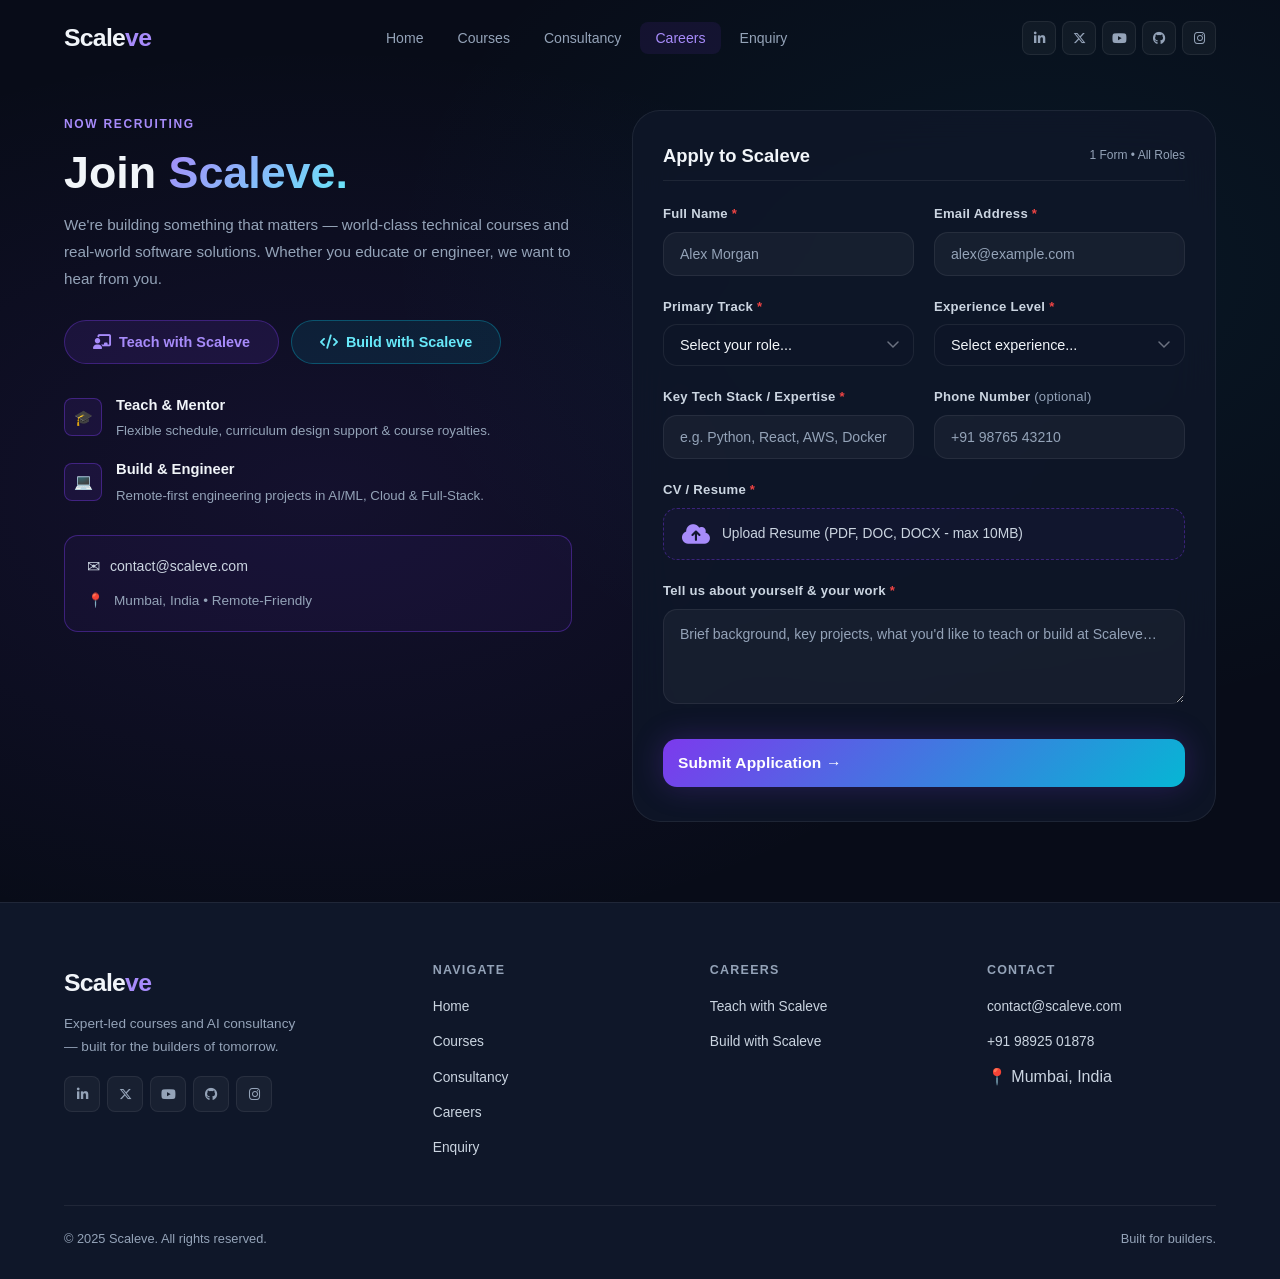
==== careers.html @ 39dc6364 "Update GitHub social links to https://github.com/scaleve across all pages" ====
<!DOCTYPE html>
<html lang="en">
<head>
  <meta charset="UTF-8" />
  <meta name="viewport" content="width=device-width, initial-scale=1.0" />
  <title>Careers — Scaleve</title>
  <meta name="description" content="Join Scaleve — apply as an educator to teach technical courses, or join our team as a software developer or AI engineer." />
  <link rel="stylesheet" href="css/styles.css" />
  <link rel="stylesheet" href="https://cdnjs.cloudflare.com/ajax/libs/font-awesome/6.5.0/css/all.min.css" />
</head>
<body>

  <!-- ═══════════════════════════════════════
       NAVBAR
  ═══════════════════════════════════════ -->
  <nav class="navbar scrolled">
    <div class="container">
      <a href="index.html" class="logo">Scale<span class="logo-accent">ve</span></a>

      <ul class="nav-links">
        <li><a href="index.html">Home</a></li>
        <li><a href="courses.html">Courses</a></li>
        <li><a href="consultancy.html">Consultancy</a></li>
        <li><a href="careers.html" class="active">Careers</a></li>
        <li><a href="enquiry.html">Enquiry</a></li>
      </ul>

      <div class="nav-social">
        <a href="#" aria-label="LinkedIn"><i class="fa-brands fa-linkedin-in"></i></a>
        <a href="#" aria-label="Twitter/X"><i class="fa-brands fa-x-twitter"></i></a>
        <a href="#" aria-label="YouTube"><i class="fa-brands fa-youtube"></i></a>
        <a href="https://github.com/scaleve" target="_blank" rel="noopener noreferrer" aria-label="GitHub"><i class="fa-brands fa-github"></i></a>
        <a href="https://www.instagram.com/scaleve_com?igsh=MTJ3d3ZqYjRnbWk2NQ" target="_blank" rel="noopener noreferrer" aria-label="Instagram"><i class="fa-brands fa-instagram"></i></a>
      </div>

      <button class="menu-toggle" aria-label="Open menu">&#9776;</button>
    </div>
  </nav>

  <!-- Mobile Drawer -->
  <div class="mobile-overlay"></div>
  <nav class="mobile-nav">
    <button class="mobile-nav-close">&#10005;</button>
    <a href="index.html">Home</a>
    <a href="courses.html">Courses</a>
    <a href="consultancy.html">Consultancy</a>
    <a href="careers.html">Careers</a>
    <a href="enquiry.html">Enquiry</a>
    <div class="mobile-social">
      <a href="#"><i class="fa-brands fa-linkedin-in"></i></a>
      <a href="#"><i class="fa-brands fa-x-twitter"></i></a>
      <a href="#"><i class="fa-brands fa-youtube"></i></a>
      <a href="https://github.com/scaleve" target="_blank" rel="noopener noreferrer" aria-label="GitHub"><i class="fa-brands fa-github"></i></a>
      <a href="https://www.instagram.com/scaleve_com?igsh=MTJ3d3ZqYjRnbWk2NQ" target="_blank" rel="noopener noreferrer" aria-label="Instagram"><i class="fa-brands fa-instagram"></i></a>
    </div>
  </nav>

  <!-- ═══════════════════════════════════════
       HERO & UNIFIED APPLICATION SECTION (TOP ALIGNED)
  ═══════════════════════════════════════ -->
  <div class="enquiry-wrap" style="min-height: calc(100vh - 80px); padding-top: 110px;">
    <div class="enquiry-wrap-bg"></div>

    <div class="container">
      <div class="enquiry-layout enquiry-layout-start">

        <!-- Left — Hero Info & Track Pills -->
        <div class="enquiry-info reveal">
          <span class="section-label" style="display:inline-block; margin-bottom:12px;">Now Recruiting</span>
          <h1 style="margin-bottom:14px;">Join <span class="gradient-text">Scaleve.</span></h1>
          <p class="sub" style="margin-bottom:28px;">
            We're building something that matters — world-class technical courses and real-world software solutions.
            Whether you educate or engineer, we want to hear from you.
          </p>

          <!-- Quick Track Selectors -->
          <div class="career-pills" style="margin-top: 0; margin-bottom: 28px;">
            <button type="button" data-role="Educator" class="career-pill career-pill-teach">
              <i class="fa-solid fa-chalkboard-user"></i> Teach with Scaleve
            </button>
            <button type="button" data-role="Developer" class="career-pill career-pill-build">
              <i class="fa-solid fa-code"></i> Build with Scaleve
            </button>
          </div>

          <!-- Highlight Points -->
          <div class="eq-points">
            <div class="eq-pt">
              <div class="eq-pt-icon">🎓</div>
              <div>
                <strong style="color:var(--text-primary); font-size:0.92rem;">Teach &amp; Mentor</strong>
                <p style="font-size:0.83rem; color:var(--text-muted); margin-top:2px;">Flexible schedule, curriculum design support &amp; course royalties.</p>
              </div>
            </div>

            <div class="eq-pt">
              <div class="eq-pt-icon">💻</div>
              <div>
                <strong style="color:var(--text-primary); font-size:0.92rem;">Build &amp; Engineer</strong>
                <p style="font-size:0.83rem; color:var(--text-muted); margin-top:2px;">Remote-first engineering projects in AI/ML, Cloud &amp; Full-Stack.</p>
              </div>
            </div>
          </div>

          <!-- Direct Contact Card -->
          <div style="margin-top:28px; padding:18px 22px; background:rgba(124,58,237,0.06); border:1px solid var(--border-primary); border-radius:var(--radius-md); display:flex; flex-direction:column; gap:10px;">
            <a href="mailto:contact@scaleve.com" style="display:flex;align-items:center;gap:10px;font-size:0.88rem;color:var(--text-secondary);transition:var(--transition);" onmouseover="this.style.color='var(--color-primary-lt)'" onmouseout="this.style.color='var(--text-secondary)'">
              <span style="font-size:1rem;">✉</span> contact@scaleve.com
            </a>
            <span style="display:flex;align-items:center;gap:10px;font-size:0.85rem;color:var(--text-muted);">
              <span>📍</span> Mumbai, India • Remote-Friendly
            </span>
          </div>
        </div>

        <!-- Right — Unified Application Form -->
        <div class="reveal" style="transition-delay:0.1s;">
          <div class="form-card" id="apply-card" style="padding: 34px 30px;">
            <h2 class="form-title" style="display:flex; align-items:center; justify-content:space-between; margin-bottom: 22px; padding-bottom: 14px;">
              <span>Apply to Scaleve</span>
              <span style="font-size:0.75rem; font-weight:400; color:var(--text-muted);">1 Form • All Roles</span>
            </h2>

            <div class="form-wrapper">
              <form id="unified-application-form" novalidate>

                <!-- Full Name & Email -->
                <div class="form-row">
                  <div class="form-group">
                    <label class="form-label" for="app-name">Full Name <span class="required-star">*</span></label>
                    <input class="form-input" type="text" id="app-name" name="full_name" placeholder="Alex Morgan" required />
                  </div>

                  <div class="form-group">
                    <label class="form-label" for="app-email">Email Address <span class="required-star">*</span></label>
                    <input class="form-input" type="email" id="app-email" name="email" placeholder="alex@example.com" required />
                  </div>
                </div>

                <!-- Role Track & Experience Level -->
                <div class="form-row">
                  <div class="form-group">
                    <label class="form-label" for="app-role">Primary Track <span class="required-star">*</span></label>
                    <select class="form-select" id="app-role" name="role" required>
                      <option value="" disabled selected>Select your role...</option>
                      <option value="Educator">🎓 Educator (Teach with Scaleve)</option>
                      <option value="Developer">💻 Software Developer / Engineer</option>
                      <option value="Other">✨ Other Role / Collaboration</option>
                    </select>
                  </div>

                  <div class="form-group">
                    <label class="form-label" for="app-exp">Experience Level <span class="required-star">*</span></label>
                    <select class="form-select" id="app-exp" name="experience" required>
                      <option value="" disabled selected>Select experience...</option>
                      <option value="Fresh Graduate / <1 year">Less than 1 year</option>
                      <option value="1 – 3 years">1 – 3 years</option>
                      <option value="3 – 5 years">3 – 5 years</option>
                      <option value="5 – 10 years">5 – 10 years</option>
                      <option value="10+ years">10+ years</option>
                    </select>
                  </div>
                </div>

                <!-- Tech Stack & Phone Number -->
                <div class="form-row">
                  <div class="form-group">
                    <label class="form-label" for="app-skills">
                      <span id="skills-label-text">Key Tech Stack / Expertise</span> <span class="required-star">*</span>
                    </label>
                    <input class="form-input" type="text" id="app-skills" name="skills" placeholder="e.g. Python, React, AWS, Docker" required />
                  </div>

                  <div class="form-group">
                    <label class="form-label" for="app-phone">Phone Number <span style="color:var(--text-muted);font-weight:400;">(optional)</span></label>
                    <input class="form-input" type="tel" id="app-phone" name="phone" placeholder="+91 98765 43210" />
                  </div>
                </div>

                <!-- CV Upload -->
                <div class="form-group">
                  <label class="form-label" for="app-cv-file">
                    CV / Resume <span class="required-star">*</span>
                  </label>

                  <div class="file-upload-box" id="file-upload-box">
                    <input type="file" id="app-cv-file" accept=".pdf,.doc,.docx" class="file-upload-input" required />
                    <label for="app-cv-file" class="file-upload-label">
                      <i class="fa-solid fa-cloud-arrow-up file-upload-icon"></i>
                      <span class="file-upload-text" id="file-upload-text">Upload Resume (PDF, DOC, DOCX - max 10MB)</span>
                      <button type="button" class="file-remove-btn" id="file-remove-btn" style="display:none;" title="Remove file">&times;</button>
                    </label>
                  </div>
                </div>

                <!-- Bio / Message -->
                <div class="form-group">
                  <label class="form-label" for="app-message">Tell us about yourself &amp; your work <span class="required-star">*</span></label>
                  <textarea class="form-textarea" id="app-message" name="message" style="min-height:95px;" placeholder="Brief background, key projects, what you'd like to teach or build at Scaleve…" required></textarea>
                </div>

                <button type="submit" class="btn btn-primary form-submit" style="width:100%;">
                  Submit Application &rarr;
                </button>

              </form>
            </div>

            <!-- Success State -->
            <div class="form-success">
              <div class="success-icon">🚀</div>
              <h3>Application Received!</h3>
              <p style="font-size:0.92rem; line-height:1.6; margin-top:6px;">
                Thank you for applying to Scaleve! We have received your application and resume. Our team will review your details and reach out within 3–5 business days.
              </p>
            </div>

          </div>
        </div>

      </div>
    </div>
  </div>

  <!-- ═══════════════════════════════════════
       FOOTER
  ═══════════════════════════════════════ -->
  <footer class="footer">
    <div class="container">
      <div class="footer-grid">

        <div class="footer-brand">
          <a href="index.html" class="logo">Scale<span class="logo-accent">ve</span></a>
          <p class="footer-tagline">Expert-led courses and AI consultancy — built for the builders of tomorrow.</p>
          <div class="footer-social">
            <a href="#" aria-label="LinkedIn"><i class="fa-brands fa-linkedin-in"></i></a>
            <a href="#" aria-label="Twitter/X"><i class="fa-brands fa-x-twitter"></i></a>
            <a href="#" aria-label="YouTube"><i class="fa-brands fa-youtube"></i></a>
            <a href="https://github.com/scaleve" target="_blank" rel="noopener noreferrer" aria-label="GitHub"><i class="fa-brands fa-github"></i></a>
            <a href="https://www.instagram.com/scaleve_com?igsh=MTJ3d3ZqYjRnbWk2NQ" target="_blank" rel="noopener noreferrer" aria-label="Instagram"><i class="fa-brands fa-instagram"></i></a>
          </div>
        </div>

        <div class="footer-col">
          <h4>Navigate</h4>
          <ul>
            <li><a href="index.html">Home</a></li>
            <li><a href="courses.html">Courses</a></li>
            <li><a href="consultancy.html">Consultancy</a></li>
            <li><a href="careers.html">Careers</a></li>
            <li><a href="enquiry.html">Enquiry</a></li>
          </ul>
        </div>

        <div class="footer-col">
          <h4>Careers</h4>
          <ul>
            <li><a href="careers.html" data-role="Educator">Teach with Scaleve</a></li>
            <li><a href="careers.html" data-role="Developer">Build with Scaleve</a></li>
          </ul>
        </div>

        <div class="footer-col">
          <h4>Contact</h4>
          <ul>
            <li><a href="mailto:contact@scaleve.com">contact@scaleve.com</a></li>
            <li><a href="tel:+919892501878">+91 98925 01878</a></li>
            <li><span style="color:var(--text-secondary);">📍 Mumbai, India</span></li>
          </ul>
        </div>

      </div>

      <div class="footer-bottom">
        <span class="footer-copy">&copy; 2025 Scaleve. All rights reserved.</span>
        <span class="footer-copy">Built for builders.</span>
      </div>
    </div>
  </footer>

  <script src="js/main.js"></script>
</body>
</html>
---- css/styles.css ----
/* ═══════════════════════════════════════════════════
   CONSULTANCY — Redesigned Sections
═══════════════════════════════════════════════════ */

/* Hero — full viewport, vertically centred */
.hero-consult-v2 {
  min-height: 85vh;
  display: flex;
  align-items: center;
  position: relative;
  overflow: hidden;
  padding: 120px 0 80px;
}
.hero-consult-v2 .hero-kicker {
  font-size: 0.72rem;
  font-weight: 700;
  letter-spacing: 0.16em;
  text-transform: uppercase;
  color: var(--color-accent-lt);
  margin-bottom: 24px;
  display: block;
}
.hero-consult-v2 h1 {
  font-size: clamp(2.8rem, 6vw, 5rem);
  line-height: 1.05;
  font-weight: 800;
  margin-bottom: 24px;
}
.hero-consult-v2 .hero-lead {
  font-size: clamp(1rem, 1.6vw, 1.2rem);
  color: var(--text-muted);
  max-width: 540px;
  line-height: 1.8;
  margin-bottom: 40px;
}

/* Challenge cards — 3-column */
.challenge-cards {
  display: grid;
  grid-template-columns: repeat(3, 1fr);
  gap: 20px;
}
@media (max-width: 900px) { .challenge-cards { grid-template-columns: 1fr; } }

.challenge-card {
  padding: 40px 32px;
  border-radius: var(--radius-xl);
  border: 1px solid var(--border);
  background: rgba(15,23,41,0.55);
  backdrop-filter: blur(10px);
  position: relative;
  overflow: hidden;
  transition: var(--transition);
  cursor: default;
}
.challenge-card::before {
  content: '';
  position: absolute;
  inset: 0;
  border-radius: var(--radius-xl);
  background: var(--gradient-brand);
  opacity: 0;
  transition: opacity 0.4s ease;
  z-index: 0;
}
.challenge-card::after {
  content: '';
  position: absolute;
  top: 0; left: 0; right: 0;
  height: 2px;
  background: var(--gradient-brand);
  transform: scaleX(0);
  transform-origin: left;
  transition: transform 0.45s cubic-bezier(0.4,0,0.2,1);
}
.challenge-card:hover::after { transform: scaleX(1); }
.challenge-card:hover {
  border-color: rgba(124,58,237,0.4);
  transform: translateY(-5px);
  box-shadow: 0 24px 60px rgba(124,58,237,0.12);
}
.challenge-card > * { position: relative; z-index: 1; }

.challenge-num {
  font-size: 3rem;
  font-weight: 800;
  font-family: 'Outfit', sans-serif;
  color: rgba(124,58,237,0.15);
  line-height: 1;
  margin-bottom: 20px;
  display: block;
}
.challenge-title {
  font-size: 1.2rem;
  font-family: 'Outfit', sans-serif;
  font-weight: 700;
  color: var(--text-primary);
  margin-bottom: 14px;
  line-height: 1.3;
}
.challenge-body {
  font-size: 0.88rem;
  color: var(--text-muted);
  line-height: 1.8;
}

/* Manifesto — large editorial statement */
.manifesto-section {
  padding: 96px 0;
  border-top: 1px solid var(--border);
  border-bottom: 1px solid var(--border);
  background: rgba(124,58,237,0.025);
  text-align: center;
}
.manifesto-inner { max-width: 820px; margin: 0 auto; padding: 0 24px; }
.manifesto-mark {
  font-size: 3rem;
  color: rgba(124,58,237,0.3);
  line-height: 1;
  margin-bottom: 8px;
  display: block;
  font-family: Georgia, serif;
}
.manifesto-text {
  font-size: clamp(1.1rem, 2vw, 1.5rem);
  font-family: 'Outfit', sans-serif;
  font-weight: 400;
  color: var(--text-secondary);
  line-height: 1.7;
}
.manifesto-text strong {
  color: var(--text-primary);
  font-weight: 700;
}

/* Reach-out CTA */
.reach-out-section {
  padding: 100px 0;
  text-align: center;
}
.reach-out-inner {
  max-width: 680px;
  margin: 0 auto;
}
.reach-out-inner h2 {
  font-size: clamp(2rem, 4vw, 3rem);
  font-weight: 800;
  line-height: 1.1;
  margin-bottom: 20px;
}
.reach-out-inner p {
  font-size: 1.05rem;
  color: var(--text-muted);
  line-height: 1.75;
  margin-bottom: 36px;
  max-width: 520px;
  margin-left: auto;
  margin-right: auto;
}
.reach-out-contact {
  display: flex;
  justify-content: center;
  gap: 32px;
  margin-top: 32px;
  flex-wrap: wrap;
}
.reach-out-contact a {
  font-size: 0.88rem;
  color: var(--text-muted);
  transition: var(--transition);
  display: flex;
  align-items: center;
  gap: 7px;
}
.reach-out-contact a:hover { color: var(--color-primary-lt); }
.reach-out-contact i { font-size: 0.9rem; }

/* ═══════════════════════════════════════════════════
   CAREERS PAGE
═══════════════════════════════════════════════════ */

/* Path pills in hero */
.career-pills {
  display: flex;
  gap: 12px;
  margin-top: 40px;
  flex-wrap: wrap;
}
.career-pill {
  display: inline-flex;
  align-items: center;
  gap: 8px;
  padding: 13px 28px;
  border-radius: 100px;
  font-size: 0.9rem;
  font-weight: 600;
  font-family: 'Outfit', sans-serif;
  cursor: pointer;
  transition: var(--transition);
  text-decoration: none;
}
.career-pill-teach {
  background: rgba(124,58,237,0.12);
  border: 1px solid rgba(124,58,237,0.35);
  color: var(--color-primary-lt);
}
.career-pill-teach:hover {
  background: rgba(124,58,237,0.22);
  border-color: var(--color-primary-lt);
  transform: translateY(-2px);
}
.career-pill-build {
  background: rgba(6,182,212,0.1);
  border: 1px solid rgba(6,182,212,0.35);
  color: var(--color-accent-lt);
}
.career-pill-build:hover {
  background: rgba(6,182,212,0.2);
  border-color: var(--color-accent-lt);
  transform: translateY(-2px);
}

/* Career section layout */
.career-section {
  padding: 96px 0;
  scroll-margin-top: 90px;
}
.career-section-alt {
  background: rgba(124,58,237,0.025);
  border-top: 1px solid var(--border);
  border-bottom: 1px solid var(--border);
}
.career-layout {
  display: grid;
  grid-template-columns: 1fr 1fr;
  gap: 64px;
  align-items: start;
}
@media (max-width: 900px) { .career-layout { grid-template-columns: 1fr; gap: 40px; } }

/* Role badge */
.role-badge {
  display: inline-flex;
  align-items: center;
  gap: 8px;
  padding: 6px 16px;
  border-radius: 100px;
  font-size: 0.72rem;
  font-weight: 700;
  letter-spacing: 0.1em;
  text-transform: uppercase;
  margin-bottom: 20px;
}
.role-badge-teach {
  background: rgba(124,58,237,0.12);
  border: 1px solid rgba(124,58,237,0.3);
  color: var(--color-primary-lt);
}
.role-badge-build {
  background: rgba(6,182,212,0.1);
  border: 1px solid rgba(6,182,212,0.3);
  color: var(--color-accent-lt);
}

/* Career info panel */
.career-info-title {
  font-size: clamp(1.6rem, 3vw, 2.2rem);
  font-weight: 800;
  font-family: 'Outfit', sans-serif;
  line-height: 1.15;
  margin-bottom: 16px;
}
.career-info-body {
  font-size: 0.93rem;
  color: var(--text-muted);
  line-height: 1.85;
  margin-bottom: 32px;
}
.career-benefit-list {
  list-style: none;
  display: flex;
  flex-direction: column;
  gap: 12px;
}
.career-benefit-list li {
  display: flex;
  align-items: flex-start;
  gap: 12px;
  font-size: 0.88rem;
  color: var(--text-secondary);
  line-height: 1.6;
}
.career-benefit-list li::before {
  content: '✦';
  color: var(--color-primary-lt);
  font-size: 0.65rem;
  margin-top: 4px;
  flex-shrink: 0;
}

/* Select input */
.form-select {
  width: 100%;
  padding: 12px 16px;
  background: rgba(15,23,41,0.6);
  border: 1px solid var(--border);
  border-radius: var(--radius-md);
  color: var(--text-primary);
  font-family: 'Inter', sans-serif;
  font-size: 0.9rem;
  transition: var(--transition);
  appearance: none;
  background-image: url("data:image/svg+xml,%3Csvg xmlns='http://www.w3.org/2000/svg' width='12' height='8' viewBox='0 0 12 8'%3E%3Cpath d='M1 1l5 5 5-5' stroke='%236b7280' stroke-width='1.5' fill='none' stroke-linecap='round'/%3E%3C/svg%3E");
  background-repeat: no-repeat;
  background-position: right 14px center;
  cursor: pointer;
}
.form-select:focus {
  outline: none;
  border-color: var(--color-primary);
  box-shadow: 0 0 0 3px rgba(124,58,237,0.15);
}
.form-select option { background: #0f1729; }

/* Career teaser banner (used on courses + consultancy pages) */
.career-teaser {
  display: flex;
  align-items: center;
  justify-content: space-between;
  gap: 32px;
  padding: 40px 48px;
  background: rgba(124,58,237,0.04);
  border: 1px solid var(--border-primary);
  border-radius: var(--radius-xl);
  flex-wrap: wrap;
}
.career-teaser-text .section-label { margin-bottom: 8px; display: block; }
.career-teaser-text h3 {
  font-size: 1.4rem;
  font-weight: 700;
  font-family: 'Outfit', sans-serif;
  margin-bottom: 8px;
  line-height: 1.25;
}
.career-teaser-text p {
  font-size: 0.88rem;
  color: var(--text-muted);
  line-height: 1.7;
  max-width: 480px;
}


@import url('https://fonts.googleapis.com/css2?family=Outfit:wght@300;400;500;600;700;800&family=Inter:wght@300;400;500;600&display=swap');

/* ============================================
   CSS Variables
   ============================================ */
:root {
  --bg-primary:        #080C18;
  --bg-surface:        #0F1729;
  --bg-elevated:       #162040;
  --color-primary:     #7C3AED;
  --color-primary-lt:  #A78BFA;
  --color-accent:      #06B6D4;
  --color-accent-lt:   #67E8F9;
  --clr-green:         #86efac;
  --clr-orange:        #fdba74;
  --clr-red:           #fca5a5;

  --text-primary:      #F1F5F9;
  --text-secondary:    #CBD5E1;
  --text-muted:        #94A3B8;

  --border:            rgba(255,255,255,0.07);
  --border-primary:    rgba(124,58,237,0.4);
  --border-accent:     rgba(6,182,212,0.3);

  --gradient-brand:    linear-gradient(135deg, #7C3AED, #06B6D4);
  --gradient-text:     linear-gradient(135deg, #A78BFA, #67E8F9);
  --gradient-surface:  linear-gradient(135deg, rgba(124,58,237,0.08), rgba(6,182,212,0.04));

  --shadow-card:       0 4px 32px rgba(0,0,0,0.5);
  --shadow-primary:    0 0 30px rgba(124,58,237,0.25);
  --glow-primary:      0 0 20px rgba(124,58,237,0.4), 0 0 60px rgba(124,58,237,0.15);

  --radius-sm:  8px;
  --radius-md:  14px;
  --radius-lg:  20px;
  --radius-xl:  28px;

  --transition:      0.3s cubic-bezier(0.4,0,0.2,1);
  --transition-slow: 0.6s cubic-bezier(0.4,0,0.2,1);

  --section-pad: 96px 0;
  --container:   1200px;
}

/* ============================================
   Reset & Base
   ============================================ */
*, *::before, *::after { margin:0; padding:0; box-sizing:border-box; }

html { scroll-behavior: smooth; }

body {
  font-family: 'Inter', sans-serif;
  background: var(--bg-primary);
  color: var(--text-primary);
  line-height: 1.65;
  overflow-x: hidden;
  -webkit-font-smoothing: antialiased;
}

h1,h2,h3,h4,h5,h6 {
  font-family: 'Outfit', sans-serif;
  font-weight: 700;
  line-height: 1.15;
  color: var(--text-primary);
}

h1 { font-size: clamp(2.4rem, 5vw, 3.8rem); }
h2 { font-size: clamp(1.8rem, 3vw, 2.6rem); }
h3 { font-size: clamp(1.1rem, 2vw, 1.4rem); }

p { color: var(--text-secondary); }
a { text-decoration:none; color:inherit; transition: var(--transition); }
ul { list-style: none; }
img { max-width:100%; display:block; }
button { font-family: inherit; }

/* ============================================
   Utilities
   ============================================ */
.container {
  max-width: var(--container);
  margin: 0 auto;
  padding: 0 24px;
}

.section { padding: var(--section-pad); }

.gradient-text {
  background: var(--gradient-text);
  -webkit-background-clip: text;
  -webkit-text-fill-color: transparent;
  background-clip: text;
}

/* Scroll Reveal */
.reveal {
  opacity: 0;
  transform: translateY(28px);
  transition: opacity 0.7s ease, transform 0.7s ease;
}
.reveal.visible {
  opacity: 1;
  transform: translateY(0);
}

/* ============================================
   Logo
   ============================================ */
.logo {
  font-family: 'Outfit', sans-serif;
  font-size: 1.55rem;
  font-weight: 800;
  letter-spacing: -0.03em;
  color: var(--text-primary);
}
.logo .logo-accent { color: var(--color-primary-lt); }

/* ============================================
   Buttons
   ============================================ */
.btn {
  display: inline-flex;
  align-items: center;
  gap: 8px;
  padding: 13px 28px;
  border-radius: var(--radius-md);
  font-family: 'Outfit', sans-serif;
  font-weight: 600;
  font-size: 0.93rem;
  cursor: pointer;
  border: none;
  transition: var(--transition);
  text-decoration: none;
  letter-spacing: 0.01em;
}

.btn-primary {
  background: var(--gradient-brand);
  color: #fff;
  box-shadow: var(--shadow-primary);
}
.btn-primary:hover {
  transform: translateY(-2px);
  box-shadow: var(--glow-primary);
}

.btn-outline {
  background: transparent;
  color: var(--text-primary);
  border: 1px solid var(--border-primary);
}
.btn-outline:hover {
  background: rgba(124,58,237,0.1);
  border-color: var(--color-primary);
  transform: translateY(-2px);
}

.btn-sm {
  padding: 9px 18px;
  font-size: 0.82rem;
}

/* ============================================
   Glass Card
   ============================================ */
.glass-card {
  background: rgba(15,23,41,0.75);
  backdrop-filter: blur(16px);
  -webkit-backdrop-filter: blur(16px);
  border: 1px solid var(--border);
  border-radius: var(--radius-lg);
  transition: var(--transition);
}
.glass-card:hover {
  border-color: var(--border-primary);
  box-shadow: var(--shadow-primary);
  transform: translateY(-4px);
}

/* ============================================
   Badges
   ============================================ */
.badge {
  display: inline-flex;
  align-items: center;
  padding: 4px 10px;
  border-radius: 100px;
  font-size: 0.72rem;
  font-weight: 600;
  letter-spacing: 0.03em;
}
.badge-beginner {
  background: rgba(34,197,94,0.12);
  color: var(--clr-green);
  border: 1px solid rgba(34,197,94,0.25);
}
.badge-intermediate {
  background: rgba(249,115,22,0.12);
  color: var(--clr-orange);
  border: 1px solid rgba(249,115,22,0.25);
}
.badge-advanced {
  background: rgba(239,68,68,0.12);
  color: var(--clr-red);
  border: 1px solid rgba(239,68,68,0.25);
}
.badge-duration {
  background: rgba(6,182,212,0.1);
  color: var(--color-accent-lt);
  border: 1px solid rgba(6,182,212,0.22);
}
.badge-modules {
  background: rgba(124,58,237,0.1);
  color: var(--color-primary-lt);
  border: 1px solid rgba(124,58,237,0.22);
}

/* ============================================
   Section Header
   ============================================ */
.section-header { text-align:center; margin-bottom: 56px; }

.section-label {
  display: inline-block;
  font-size: 0.75rem;
  font-weight: 600;
  letter-spacing: 0.14em;
  text-transform: uppercase;
  color: var(--color-primary-lt);
  margin-bottom: 12px;
}

.section-header h2 { margin-bottom: 14px; }
.section-header p {
  max-width: 520px;
  margin: 0 auto;
  font-size: 1rem;
  color: var(--text-muted);
}

/* ============================================
   NAVBAR
   ============================================ */
.navbar {
  position: fixed;
  top: 0; left: 0; right: 0;
  z-index: 1000;
  padding: 18px 0;
  transition: var(--transition);
}

.navbar.scrolled {
  background: rgba(8,12,24,0.92);
  backdrop-filter: blur(20px);
  -webkit-backdrop-filter: blur(20px);
  border-bottom: 1px solid var(--border);
  padding: 12px 0;
}

.navbar .container {
  display: flex;
  align-items: center;
  justify-content: space-between;
  gap: 20px;
}

.nav-links {
  display: flex;
  align-items: center;
  gap: 4px;
}

.nav-links a {
  padding: 8px 15px;
  border-radius: var(--radius-sm);
  font-size: 0.88rem;
  font-weight: 500;
  color: var(--text-muted);
  transition: var(--transition);
}
.nav-links a:hover { color: var(--text-primary); background: rgba(255,255,255,0.05); }
.nav-links a.active {
  color: var(--color-primary-lt);
  background: rgba(124,58,237,0.1);
}

.nav-social {
  display: flex;
  align-items: center;
  gap: 6px;
}

.nav-social a {
  width: 34px; height: 34px;
  display: flex; align-items: center; justify-content: center;
  border-radius: var(--radius-sm);
  background: rgba(255,255,255,0.04);
  border: 1px solid var(--border);
  transition: var(--transition);
  font-size: 0.82rem;
  color: var(--text-muted);
}
.nav-social a:hover {
  background: rgba(124,58,237,0.12);
  border-color: var(--border-primary);
  color: var(--color-primary-lt);
}

.menu-toggle {
  display: none;
  background: none;
  border: 1px solid var(--border);
  color: var(--text-primary);
  padding: 8px 12px;
  border-radius: var(--radius-sm);
  cursor: pointer;
  font-size: 1rem;
}

/* Mobile Drawer */
.mobile-nav {
  display: flex;
  flex-direction: column;
  position: fixed;
  top: 0; right: -100%;
  width: 280px; height: 100vh;
  background: var(--bg-surface);
  border-left: 1px solid var(--border);
  z-index: 2000;
  padding: 72px 24px 40px;
  gap: 4px;
  transition: right 0.4s cubic-bezier(0.4,0,0.2,1);
  overflow-y: auto;
}
.mobile-nav.open { right: 0; }

.mobile-nav a {
  display: block;
  padding: 13px 16px;
  border-radius: var(--radius-sm);
  font-size: 0.95rem;
  font-weight: 500;
  color: var(--text-secondary);
  border-bottom: 1px solid var(--border);
}
.mobile-nav a:hover { color: var(--text-primary); background: rgba(124,58,237,0.08); }
.mobile-nav a.active { color: var(--color-primary-lt); }

.mobile-social {
  display: flex;
  gap: 8px;
  margin-top: 24px;
  padding-top: 24px;
  border-top: 1px solid var(--border);
}
.mobile-social a {
  width: 36px; height: 36px;
  display: flex; align-items: center; justify-content: center;
  border-radius: var(--radius-sm);
  background: rgba(255,255,255,0.04);
  border: 1px solid var(--border);
  font-size: 0.85rem;
  color: var(--text-muted);
}

.mobile-nav-close {
  position: absolute;
  top: 18px; right: 18px;
  background: none;
  border: 1px solid var(--border);
  color: var(--text-muted);
  padding: 5px 11px;
  border-radius: var(--radius-sm);
  cursor: pointer;
  font-size: 1rem;
}

.mobile-overlay {
  position: fixed;
  inset: 0;
  background: rgba(0,0,0,0.65);
  z-index: 1999;
  opacity: 0;
  pointer-events: none;
  transition: opacity 0.4s ease;
}
.mobile-overlay.open { opacity: 1; pointer-events: all; }

/* ============================================
   HOME — Hero
   ============================================ */
.hero {
  min-height: 100vh;
  display: flex;
  align-items: center;
  position: relative;
  overflow: hidden;
  padding-top: 80px;
}

.hero-bg {
  position: absolute; inset: 0;
  background:
    radial-gradient(ellipse 80% 65% at 50% -10%, rgba(124,58,237,0.22), transparent),
    radial-gradient(ellipse 55% 50% at 85% 85%, rgba(6,182,212,0.1), transparent);
}

.grid-bg {
  position: absolute; inset: 0;
  background-image:
    linear-gradient(rgba(255,255,255,0.018) 1px, transparent 1px),
    linear-gradient(90deg, rgba(255,255,255,0.018) 1px, transparent 1px);
  background-size: 60px 60px;
  mask-image: radial-gradient(ellipse 80% 70% at center, black, transparent);
  -webkit-mask-image: radial-gradient(ellipse 80% 70% at center, black, transparent);
}

.hero-orb {
  position: absolute;
  border-radius: 50%;
  filter: blur(90px);
  animation: floatOrb 9s ease-in-out infinite;
  pointer-events: none;
}
.hero-orb-1 {
  width: 480px; height: 480px;
  background: rgba(124,58,237,0.18);
  top: -120px; right: -100px;
}
.hero-orb-2 {
  width: 320px; height: 320px;
  background: rgba(6,182,212,0.12);
  bottom: -60px; left: -80px;
  animation-delay: -4.5s;
}
@keyframes floatOrb {
  0%,100% { transform: translateY(0) scale(1); }
  50%      { transform: translateY(-35px) scale(1.06); }
}

.hero-content {
  position: relative;
  z-index: 2;
  max-width: 700px;
}

.hero-badge {
  display: inline-flex;
  align-items: center;
  gap: 8px;
  padding: 5px 14px;
  background: rgba(124,58,237,0.12);
  border: 1px solid var(--border-primary);
  border-radius: 100px;
  font-size: 0.78rem;
  font-weight: 500;
  color: var(--color-primary-lt);
  margin-bottom: 24px;
  letter-spacing: 0.04em;
}
.hero-badge::before {
  content: '';
  width: 6px; height: 6px;
  background: var(--color-primary-lt);
  border-radius: 50%;
  animation: blink 2s infinite;
}
@keyframes blink {
  0%,100% { opacity:1; transform:scale(1); }
  50%      { opacity:0.5; transform:scale(1.6); }
}

.hero h1 { margin-bottom: 18px; }

.hero-subtitle {
  font-size: 1.1rem;
  max-width: 540px;
  margin-bottom: 36px;
  color: var(--text-muted);
  line-height: 1.75;
}

.hero-cta { display:flex; gap:14px; flex-wrap:wrap; }

/* ============================================
   HOME — Stats Bar
   ============================================ */
.stats-bar {
  padding: 48px 0;
  border-top: 1px solid var(--border);
  border-bottom: 1px solid var(--border);
  background: linear-gradient(90deg, rgba(124,58,237,0.04), rgba(6,182,212,0.04));
}

.stats-grid {
  display: grid;
  grid-template-columns: repeat(4,1fr);
  gap: 32px;
  text-align: center;
}

.stat-number {
  font-family: 'Outfit', sans-serif;
  font-size: 2rem;
  font-weight: 800;
  background: var(--gradient-text);
  -webkit-background-clip: text;
  -webkit-text-fill-color: transparent;
  background-clip: text;
  margin-bottom: 4px;
}

.stat-label {
  font-size: 0.78rem;
  font-weight: 600;
  letter-spacing: 0.08em;
  text-transform: uppercase;
  color: var(--text-muted);
}

/* ============================================
   HOME — Featured Courses (3 cards)
   ============================================ */
.featured-grid {
  display: grid;
  grid-template-columns: repeat(auto-fit, minmax(290px, 1fr));
  gap: 22px;
}

.fc-card {
  padding: 28px;
  position: relative;
  overflow: hidden;
}
.fc-card::before {
  content: '';
  position: absolute;
  top: 0; left: 0; right: 0;
  height: 2px;
  background: var(--gradient-brand);
  opacity: 0;
  transition: var(--transition);
}
.fc-card:hover::before { opacity: 1; }

.fc-icon {
  font-size: 2rem;
  margin-bottom: 16px;
  width: 50px; height: 50px;
  background: rgba(124,58,237,0.1);
  border: 1px solid rgba(124,58,237,0.2);
  border-radius: var(--radius-md);
  display: flex; align-items: center; justify-content: center;
}

.fc-title { font-size: 1.05rem; margin-bottom: 8px; }

.fc-desc {
  font-size: 0.85rem;
  color: var(--text-muted);
  margin-bottom: 18px;
  line-height: 1.6;
}

.fc-meta { display:flex; gap:7px; flex-wrap:wrap; margin-bottom: 20px; }

/* ============================================
   HOME — Learning Tracks
   ============================================ */
.tracks-grid {
  display: grid;
  grid-template-columns: repeat(auto-fit, minmax(310px,1fr));
  gap: 22px;
}

.track-card { padding: 30px 28px; }

.track-icon { font-size: 1.8rem; margin-bottom: 14px; }
.track-title { font-size: 1.05rem; margin-bottom: 4px; }
.track-subtitle { font-size: 0.82rem; color: var(--text-muted); margin-bottom: 26px; }

.track-steps { display:flex; flex-direction:column; gap:0; position:relative; }

.track-step {
  display: flex;
  align-items: flex-start;
  gap: 14px;
  position: relative;
  padding-bottom: 18px;
}
.track-step:last-child { padding-bottom: 0; }
.track-step:not(:last-child)::before {
  content:'';
  position:absolute;
  left:13px; top:30px; bottom:0;
  width:2px;
  background: linear-gradient(to bottom, rgba(124,58,237,0.5), transparent);
}

.step-dot {
  width: 28px; height: 28px;
  border-radius: 50%;
  background: rgba(124,58,237,0.15);
  border: 2px solid var(--color-primary);
  display: flex; align-items: center; justify-content: center;
  font-size: 0.68rem;
  font-weight: 700;
  color: var(--color-primary-lt);
  flex-shrink: 0;
  font-family: 'Outfit', sans-serif;
}

.step-body h5 {
  font-size: 0.88rem;
  font-weight: 600;
  margin-bottom: 2px;
  font-family: 'Outfit', sans-serif;
  color: var(--text-primary);
}
.step-body p { font-size: 0.77rem; color: var(--text-muted); line-height:1.4; }

/* ============================================
   HOME — Why Scaleve
   ============================================ */
.why-grid {
  display: grid;
  grid-template-columns: repeat(auto-fit, minmax(220px,1fr));
  gap: 20px;
}

.why-card { padding: 30px 26px; text-align: center; }
.why-icon { font-size: 2.2rem; margin-bottom: 14px; }
.why-title { font-size: 1rem; margin-bottom: 10px; }
.why-text { font-size: 0.85rem; color: var(--text-muted); line-height: 1.65; }

/* ============================================
   HOME — Dual CTA Banner
   ============================================ */
.dual-cta { display:grid; grid-template-columns:1fr 1fr; gap:22px; }

.cta-panel {
  padding: 48px 40px;
  border-radius: var(--radius-xl);
  position: relative;
  overflow: hidden;
}
.cta-learn {
  background: linear-gradient(135deg, rgba(124,58,237,0.18), rgba(124,58,237,0.04));
  border: 1px solid rgba(124,58,237,0.28);
}
.cta-consult {
  background: linear-gradient(135deg, rgba(6,182,212,0.14), rgba(6,182,212,0.03));
  border: 1px solid rgba(6,182,212,0.22);
}
.cta-panel h3 { font-size: 1.35rem; margin-bottom: 10px; }
.cta-panel p { font-size: 0.88rem; color: var(--text-muted); margin-bottom: 28px; }

/* ============================================
   HOME — Testimonials
   ============================================ */
.testi-grid {
  display: grid;
  grid-template-columns: repeat(auto-fit, minmax(270px,1fr));
  gap: 22px;
}

.testi-card { padding: 28px; }

.testi-stars { color: #FBBF24; font-size: 0.85rem; letter-spacing: 3px; margin-bottom: 16px; }

.testi-text {
  font-size: 0.9rem;
  color: var(--text-secondary);
  line-height: 1.72;
  margin-bottom: 20px;
  font-style: italic;
}

.testi-author { display:flex; align-items:center; gap:12px; }

.author-avatar {
  width: 42px; height: 42px;
  border-radius: 50%;
  background: var(--gradient-brand);
  display: flex; align-items: center; justify-content: center;
  font-family: 'Outfit', sans-serif;
  font-weight: 700;
  font-size: 0.9rem;
  color: #fff;
  flex-shrink: 0;
}

.author-name {
  font-weight: 600;
  font-size: 0.88rem;
  font-family: 'Outfit', sans-serif;
  margin-bottom: 2px;
}
.author-role { font-size: 0.76rem; color: var(--text-muted); }

/* ============================================
   PAGE HERO (inner pages)
   ============================================ */
.page-hero {
  padding: 148px 0 80px;
  text-align: center;
  position: relative;
  overflow: hidden;
}
.page-hero-bg {
  position: absolute; inset: 0;
  background: radial-gradient(ellipse 65% 60% at 50% 0%, rgba(124,58,237,0.2), transparent);
}
.page-hero-content { position:relative; z-index:1; }
.page-hero h1 { font-size: clamp(2rem,4vw,3rem); margin-bottom: 14px; }
.page-hero p {
  max-width: 520px;
  margin: 0 auto;
  font-size: 1rem;
  color: var(--text-muted);
}

/* ============================================
   COURSES PAGE — Filter
   ============================================ */
.category-filter {
  display: flex;
  gap: 10px;
  flex-wrap: wrap;
  margin-bottom: 52px;
}

.filter-btn {
  padding: 9px 20px;
  border-radius: 100px;
  border: 1px solid var(--border);
  background: transparent;
  color: var(--text-muted);
  font-family: 'Inter', sans-serif;
  font-size: 0.83rem;
  font-weight: 500;
  cursor: pointer;
  transition: var(--transition);
}
.filter-btn:hover {
  border-color: var(--border-primary);
  color: var(--text-primary);
}
.filter-btn.active {
  background: rgba(124,58,237,0.16);
  border-color: var(--color-primary);
  color: var(--color-primary-lt);
}

/* ============================================
   COURSES PAGE — Group Header
   ============================================ */
.course-group { margin-bottom: 60px; }

.course-group-header {
  display: flex;
  align-items: center;
  gap: 14px;
  margin-bottom: 20px;
  padding-bottom: 16px;
  border-bottom: 1px solid var(--border);
}

.group-icon { font-size: 1.4rem; }

.group-title {
  font-size: 1.1rem;
  font-family: 'Outfit', sans-serif;
  font-weight: 700;
  flex: 1;
}

.group-count {
  font-size: 0.76rem;
  color: var(--text-muted);
  background: rgba(255,255,255,0.04);
  padding: 3px 10px;
  border-radius: 100px;
  border: 1px solid var(--border);
}

/* ============================================
   COURSES PAGE — Course Card (Expandable)
   ============================================ */

/*
  ━━━━━━━━━━━━━━━━━━━━━━━━━━━━━━━━━━━━━━━
  HOW TO ADD A NEW COURSE
  ━━━━━━━━━━━━━━━━━━━━━━━━━━━━━━━━━━━━━━━
  1. Find the correct .course-group in courses.html
  2. Inside its .courses-stack, copy-paste any
     existing .course-card block
  3. Update the content (title, badges, modules…)
  4. The layout handles everything automatically.
  ━━━━━━━━━━━━━━━━━━━━━━━━━━━━━━━━━━━━━━━
*/

.courses-stack { display:flex; flex-direction:column; gap:14px; }

.course-card {
  border-radius: var(--radius-lg);
  background: rgba(15,23,41,0.8);
  border: 1px solid var(--border);
  overflow: hidden;
  transition: border-color var(--transition), box-shadow var(--transition);
}
.course-card:hover {
  border-color: rgba(124,58,237,0.3);
  box-shadow: 0 4px 28px rgba(124,58,237,0.12);
}

.course-card-header {
  display: flex;
  align-items: flex-start;
  justify-content: space-between;
  gap: 20px;
  padding: 22px 26px;
}

.course-card-main {
  display: flex;
  align-items: flex-start;
  gap: 18px;
  flex: 1;
}

.course-card-icon {
  font-size: 1.6rem;
  width: 48px; height: 48px;
  background: rgba(124,58,237,0.08);
  border: 1px solid rgba(124,58,237,0.18);
  border-radius: var(--radius-md);
  display: flex; align-items: center; justify-content: center;
  flex-shrink: 0;
}

.course-card-title {
  font-size: 1rem;
  font-family: 'Outfit', sans-serif;
  font-weight: 700;
  margin-bottom: 8px;
}

.course-card-badges { display:flex; gap:7px; flex-wrap:wrap; margin-bottom: 8px; }

.course-card-desc {
  font-size: 0.83rem;
  color: var(--text-muted);
  line-height: 1.6;
}

/* Toggle Button */
.roadmap-toggle-btn {
  display: inline-flex;
  align-items: center;
  gap: 6px;
  padding: 9px 16px;
  background: rgba(124,58,237,0.07);
  border: 1px solid rgba(124,58,237,0.22);
  border-radius: var(--radius-md);
  color: var(--color-primary-lt);
  font-size: 0.78rem;
  font-weight: 600;
  cursor: pointer;
  white-space: nowrap;
  transition: var(--transition);
  flex-shrink: 0;
  align-self: flex-start;
  margin-top: 3px;
}
.roadmap-toggle-btn:hover {
  background: rgba(124,58,237,0.16);
  border-color: var(--color-primary);
}
.toggle-icon {
  display: inline-block;
  transition: transform 0.35s ease;
  font-style: normal;
}
.course-card.open .toggle-icon { transform: rotate(180deg); }

/* Roadmap Accordion */
.roadmap-content {
  max-height: 0;
  overflow: hidden;
  transition: max-height 0.55s cubic-bezier(0.4,0,0.2,1);
}
.course-card.open .roadmap-content { max-height: 3000px; }

.roadmap-inner {
  padding: 0 26px 26px;
  border-top: 1px solid var(--border);
}

.roadmap-bar {
  padding: 16px 0 22px;
  display: flex;
  align-items: center;
  justify-content: space-between;
}
.roadmap-bar span {
  font-size: 0.8rem;
  font-weight: 600;
  color: var(--text-muted);
  text-transform: uppercase;
  letter-spacing: 0.08em;
  font-family: 'Outfit', sans-serif;
}

/* Module List */
.modules-list { display:flex; flex-direction:column; gap:0; }

.module-item {
  display: flex;
  gap: 18px;
  padding-bottom: 24px;
  position: relative;
}
.module-item:last-child { padding-bottom: 0; }
.module-item:not(:last-child)::before {
  content:'';
  position: absolute;
  left: 17px; top: 34px; bottom: 0;
  width: 2px;
  background: linear-gradient(to bottom, rgba(124,58,237,0.4), transparent);
}

.module-num {
  width: 34px; height: 34px;
  border-radius: 50%;
  background: rgba(124,58,237,0.12);
  border: 2px solid var(--color-primary);
  display: flex; align-items: center; justify-content: center;
  font-size: 0.72rem;
  font-weight: 700;
  color: var(--color-primary-lt);
  font-family: 'Outfit', sans-serif;
  flex-shrink: 0;
  z-index: 1;
}

.module-body { flex:1; padding-top: 5px; }

.module-title {
  font-size: 0.92rem;
  font-weight: 600;
  color: var(--text-primary);
  font-family: 'Outfit', sans-serif;
  margin-bottom: 9px;
}

.module-topics { display:flex; flex-direction:column; gap:5px; }

.module-topics li {
  font-size: 0.8rem;
  color: var(--text-muted);
  display: flex;
  align-items: center;
  gap: 8px;
  line-height: 1.5;
}
.module-topics li::before {
  content: '';
  width: 4px; height: 4px;
  background: var(--color-accent);
  border-radius: 50%;
  flex-shrink: 0;
}

.enquire-course-link {
  display: inline-flex;
  align-items: center;
  gap: 7px;
  margin-top: 22px;
  padding: 10px 20px;
  background: var(--gradient-brand);
  color: #fff;
  border-radius: var(--radius-md);
  font-size: 0.82rem;
  font-weight: 600;
  font-family: 'Outfit', sans-serif;
  transition: var(--transition);
  text-decoration: none;
}
.enquire-course-link:hover {
  transform: translateY(-2px);
  box-shadow: var(--glow-primary);
}

/* ============================================
   CONSULTANCY PAGE
   ============================================ */
.hero-consult {
  min-height: 82vh;
  display: flex;
  align-items: center;
  padding-top: 80px;
  position: relative;
  overflow: hidden;
}
.hero-consult-bg {
  position: absolute; inset: 0;
  background:
    radial-gradient(ellipse 65% 55% at 15% 55%, rgba(6,182,212,0.1), transparent),
    radial-gradient(ellipse 60% 60% at 85% 20%, rgba(124,58,237,0.18), transparent);
}
.hero-consult-content { position:relative; z-index:1; max-width: 680px; }

.services-grid {
  display: grid;
  grid-template-columns: repeat(auto-fit, minmax(250px,1fr));
  gap: 20px;
}

.service-card { padding: 30px 26px; }
.service-icon { font-size: 2rem; margin-bottom: 18px; display:block; }
.service-title { font-size: 1rem; margin-bottom: 10px; }
.service-desc { font-size: 0.85rem; color: var(--text-muted); line-height: 1.65; }

/* Process */
.process-row {
  display: grid;
  grid-template-columns: repeat(4,1fr);
  gap: 0;
  position: relative;
}
.process-row::before {
  content:'';
  position: absolute;
  top: 27px; left: 12.5%; width: 75%;
  height: 2px;
  background: linear-gradient(90deg, var(--color-primary), var(--color-accent));
}

.process-step {
  text-align: center;
  padding: 0 16px;
  position: relative;
}

.process-dot {
  width: 54px; height: 54px;
  border-radius: 50%;
  background: var(--bg-surface);
  border: 2px solid var(--color-primary);
  display: flex; align-items: center; justify-content: center;
  margin: 0 auto 20px;
  font-size: 1.3rem;
  position: relative; z-index:1;
  box-shadow: var(--shadow-primary);
}

.process-step h4 { font-size: 0.9rem; margin-bottom: 6px; }
.process-step p { font-size: 0.78rem; color: var(--text-muted); line-height:1.5; }

/* Industries */
.industries-grid {
  display: grid;
  grid-template-columns: repeat(auto-fit, minmax(150px,1fr));
  gap: 14px;
}

.industry-item {
  padding: 20px 14px;
  border-radius: var(--radius-md);
  background: rgba(15,23,41,0.6);
  border: 1px solid var(--border);
  text-align: center;
  transition: var(--transition);
}
.industry-item:hover {
  border-color: var(--border-primary);
  transform: translateY(-3px);
  box-shadow: var(--shadow-primary);
}
.industry-icon { font-size: 1.7rem; margin-bottom: 8px; }
.industry-name { font-size: 0.8rem; color: var(--text-muted); font-weight: 500; }

/* Why Work With Us */
.pillars-grid {
  display: grid;
  grid-template-columns: repeat(auto-fit, minmax(240px,1fr));
  gap: 20px;
}
.pillar-card { padding: 32px 26px; text-align:center; }
.pillar-icon { font-size: 2rem; margin-bottom: 14px; }
.pillar-title { font-size: 1rem; margin-bottom: 10px; }
.pillar-text { font-size: 0.85rem; color: var(--text-muted); line-height: 1.65; }

/* Consult CTA Block */
.consult-cta-block {
  text-align: center;
  padding: 80px 40px;
  background: linear-gradient(135deg, rgba(124,58,237,0.1), rgba(6,182,212,0.05));
  border: 1px solid rgba(124,58,237,0.18);
  border-radius: var(--radius-xl);
}
.consult-cta-block h2 { margin-bottom: 14px; }
.consult-cta-block p {
  max-width: 460px;
  margin: 0 auto 34px;
  color: var(--text-muted);
  font-size: 0.95rem;
}

/* ============================================
   ENQUIRY PAGE
   ============================================ */
.enquiry-wrap {
  min-height: 100vh;
  display: flex;
  align-items: center;
  padding: 120px 0 80px;
  position: relative;
  overflow: hidden;
}

.enquiry-wrap-bg {
  position: absolute; inset: 0;
  background:
    radial-gradient(ellipse 60% 50% at 25% 55%, rgba(124,58,237,0.1), transparent),
    radial-gradient(ellipse 50% 50% at 80% 30%, rgba(6,182,212,0.07), transparent);
}

.enquiry-layout {
  display: grid;
  grid-template-columns: 1fr 1.15fr;
  gap: 60px;
  align-items: center;
  position: relative; z-index:1;
}
.enquiry-layout-start {
  align-items: flex-start;
}


.enquiry-info h1 {
  font-size: clamp(1.9rem, 3.5vw, 2.8rem);
  margin-bottom: 14px;
}

.enquiry-info .sub {
  font-size: 0.95rem;
  color: var(--text-muted);
  margin-bottom: 36px;
  line-height: 1.75;
}

.eq-points { display:flex; flex-direction:column; gap:14px; }

.eq-pt {
  display: flex;
  align-items: center;
  gap: 14px;
}
.eq-pt-icon {
  width: 38px; height: 38px;
  border-radius: var(--radius-sm);
  background: rgba(124,58,237,0.1);
  border: 1px solid var(--border-primary);
  display: flex; align-items: center; justify-content: center;
  font-size: 0.95rem;
  flex-shrink: 0;
}
.eq-pt-text { font-size: 0.88rem; color: var(--text-secondary); }

/* Form */
.form-card {
  padding: 40px;
  border-radius: var(--radius-xl);
  background: rgba(15,23,41,0.85);
  border: 1px solid var(--border);
  backdrop-filter: blur(20px);
  -webkit-backdrop-filter: blur(20px);
}

.form-title {
  font-size: 1.15rem;
  font-family: 'Outfit', sans-serif;
  margin-bottom: 28px;
  padding-bottom: 18px;
  border-bottom: 1px solid var(--border);
}

.form-group { margin-bottom: 20px; }

.form-label {
  display: block;
  font-size: 0.82rem;
  font-weight: 600;
  color: var(--text-secondary);
  margin-bottom: 7px;
  font-family: 'Outfit', sans-serif;
  letter-spacing: 0.02em;
}

.form-input,
.form-textarea {
  width: 100%;
  padding: 13px 16px;
  background: rgba(255,255,255,0.04);
  border: 1px solid var(--border);
  border-radius: var(--radius-md);
  color: var(--text-primary);
  font-family: 'Inter', sans-serif;
  font-size: 0.88rem;
  transition: var(--transition);
  outline: none;
  -webkit-appearance: none;
}
.form-input:focus,
.form-textarea:focus {
  border-color: var(--color-primary);
  background: rgba(124,58,237,0.04);
  box-shadow: 0 0 0 3px rgba(124,58,237,0.1);
}
.form-input::placeholder,
.form-textarea::placeholder {
  color: var(--text-muted);
}
.form-textarea {
  resize: vertical;
  min-height: 120px;
  line-height: 1.6;
}

.form-submit {
  width: 100%;
  padding: 15px;
  font-size: 0.97rem;
  margin-top: 6px;
  border-radius: var(--radius-md);
}

/* Success */
.form-success {
  display: none;
  text-align: center;
  padding: 48px 16px;
}
.form-success.show { display: block; }
.success-icon { font-size: 3.2rem; margin-bottom: 14px; }
.form-success h3 { margin-bottom: 8px; }
.form-success p { font-size: 0.88rem; color: var(--text-muted); }

/* ============================================
   FOOTER
   ============================================ */
.footer {
  background: var(--bg-surface);
  border-top: 1px solid var(--border);
  padding: 60px 0 30px;
}

.footer-grid {
  display: grid;
  grid-template-columns: 1.4fr 1fr 1fr 1fr;
  gap: 48px;
  margin-bottom: 44px;
}

.footer-brand .logo { margin-bottom: 10px; display:inline-block; }

.footer-tagline {
  font-size: 0.85rem;
  color: var(--text-muted);
  margin-bottom: 18px;
  max-width: 240px;
  line-height: 1.65;
}

.footer-social { display:flex; gap:7px; flex-wrap: wrap; }

.footer-social a {
  width: 36px; height: 36px;
  border-radius: var(--radius-sm);
  background: rgba(255,255,255,0.04);
  border: 1px solid var(--border);
  display: flex; align-items: center; justify-content: center;
  transition: var(--transition);
  font-size: 0.82rem;
  color: var(--text-muted);
}
.footer-social a:hover {
  background: rgba(124,58,237,0.12);
  border-color: var(--border-primary);
  color: var(--color-primary-lt);
}

.footer-col h4 {
  font-size: 0.78rem;
  text-transform: uppercase;
  letter-spacing: 0.1em;
  color: var(--text-muted);
  margin-bottom: 16px;
  font-family: 'Outfit', sans-serif;
}

.footer-col ul { display:flex; flex-direction:column; gap:9px; }

.footer-col ul a {
  font-size: 0.86rem;
  color: var(--text-secondary);
}
.footer-col ul a:hover { color: var(--color-primary-lt); }

.footer-bottom {
  border-top: 1px solid var(--border);
  padding-top: 22px;
  display: flex;
  align-items: center;
  justify-content: space-between;
}

.footer-copy { font-size: 0.8rem; color: var(--text-muted); }

/* ============================================
   RESPONSIVE
   ============================================ */
@media (max-width: 1024px) {
  .enquiry-layout      { grid-template-columns: 1fr; gap: 48px; }
  .dual-cta            { grid-template-columns: 1fr; }
  .process-row         { grid-template-columns: repeat(2,1fr); gap: 32px; }
  .process-row::before { display: none; }
  .footer-grid         { grid-template-columns: 1fr 1fr; gap: 36px; }
}

@media (max-width: 768px) {
  :root { --section-pad: 64px 0; }

  .nav-links, .nav-social { display: none; }
  .menu-toggle { display: block; }

  .stats-grid { grid-template-columns: repeat(2,1fr); gap: 28px; }

  .course-card-header { flex-direction: column; }
  .roadmap-toggle-btn { align-self: flex-start; }

  .process-row { grid-template-columns: 1fr; }

  .footer-grid {
    grid-template-columns: 1fr;
    gap: 28px;
  }
  .footer-bottom {
    flex-direction: column;
    gap: 10px;
    text-align: center;
  }

  .hero-cta { flex-direction: column; }
}

@media (max-width: 480px) {
  .stats-grid { grid-template-columns: repeat(2,1fr); gap: 20px; }
  .cta-panel { padding: 32px 24px; }
  .form-card { padding: 28px 20px; }
  .enquiry-info h1 { font-size: 1.9rem; }
}

/* ═══════════════════════════════════════════════════
   UNIFIED CAREERS & CV UPLOAD STYLES
   ═══════════════════════════════════════════════════ */
.career-overview-section {
  padding: 80px 0 40px;
}
.career-grid-overview {
  display: grid;
  grid-template-columns: 1fr 1fr;
  gap: 36px;
}
@media (max-width: 840px) {
  .career-grid-overview { grid-template-columns: 1fr; gap: 24px; }
}

.career-card-info {
  padding: 36px 32px;
  background: rgba(15,23,41,0.65);
  border: 1px solid var(--border);
  border-radius: var(--radius-lg);
  backdrop-filter: blur(12px);
  -webkit-backdrop-filter: blur(12px);
}

.form-row {
  display: grid;
  grid-template-columns: 1fr 1fr;
  gap: 20px;
}
@media (max-width: 640px) {
  .form-row { grid-template-columns: 1fr; gap: 0; }
}

.required-star {
  color: #ef4444;
  font-weight: bold;
}

/* CV Input Container & File Upload */
.cv-input-container {
  display: flex;
  flex-direction: column;
  gap: 12px;
  margin-top: 6px;
}
.file-upload-box {
  position: relative;
  border: 1px dashed rgba(124,58,237,0.4);
  background: rgba(124,58,237,0.04);
  border-radius: var(--radius-md);
  padding: 14px 18px;
  transition: var(--transition);
  cursor: pointer;
}
.file-upload-box:hover,
.file-upload-box.dragover {
  border-color: var(--color-primary-lt);
  background: rgba(124,58,237,0.08);
}
.file-upload-input {
  position: absolute;
  top: 0; left: 0; right: 0; bottom: 0;
  width: 100%; height: 100%;
  opacity: 0;
  cursor: pointer;
  z-index: 2;
}
.file-upload-label {
  display: flex;
  align-items: center;
  gap: 12px;
  cursor: pointer;
  z-index: 1;
  pointer-events: none;
}
.file-upload-icon {
  font-size: 1.4rem;
  color: var(--color-primary-lt);
}
.file-upload-text {
  font-size: 0.86rem;
  color: var(--text-secondary);
  flex: 1;
  overflow: hidden;
  text-overflow: ellipsis;
  white-space: nowrap;
}
.file-upload-box.has-file {
  border-style: solid;
  border-color: rgba(6,182,212,0.5);
  background: rgba(6,182,212,0.06);
}
.file-upload-box.has-file .file-upload-icon {
  color: var(--color-accent-lt);
}
.file-remove-btn {
  background: none;
  border: none;
  color: var(--text-muted);
  font-size: 1.3rem;
  cursor: pointer;
  pointer-events: auto;
  z-index: 3;
  line-height: 1;
  padding: 0 4px;
}
.file-remove-btn:hover {
  color: #ef4444;
}

.cv-or-divider {
  display: flex;
  align-items: center;
  text-align: center;
  color: var(--text-muted);
  font-size: 0.72rem;
  font-weight: 700;
  letter-spacing: 0.1em;
  text-transform: uppercase;
}
.cv-or-divider::before,
.cv-or-divider::after {
  content: '';
  flex: 1;
  border-bottom: 1px solid var(--border);
}
.cv-or-divider span {
  padding: 0 12px;
}
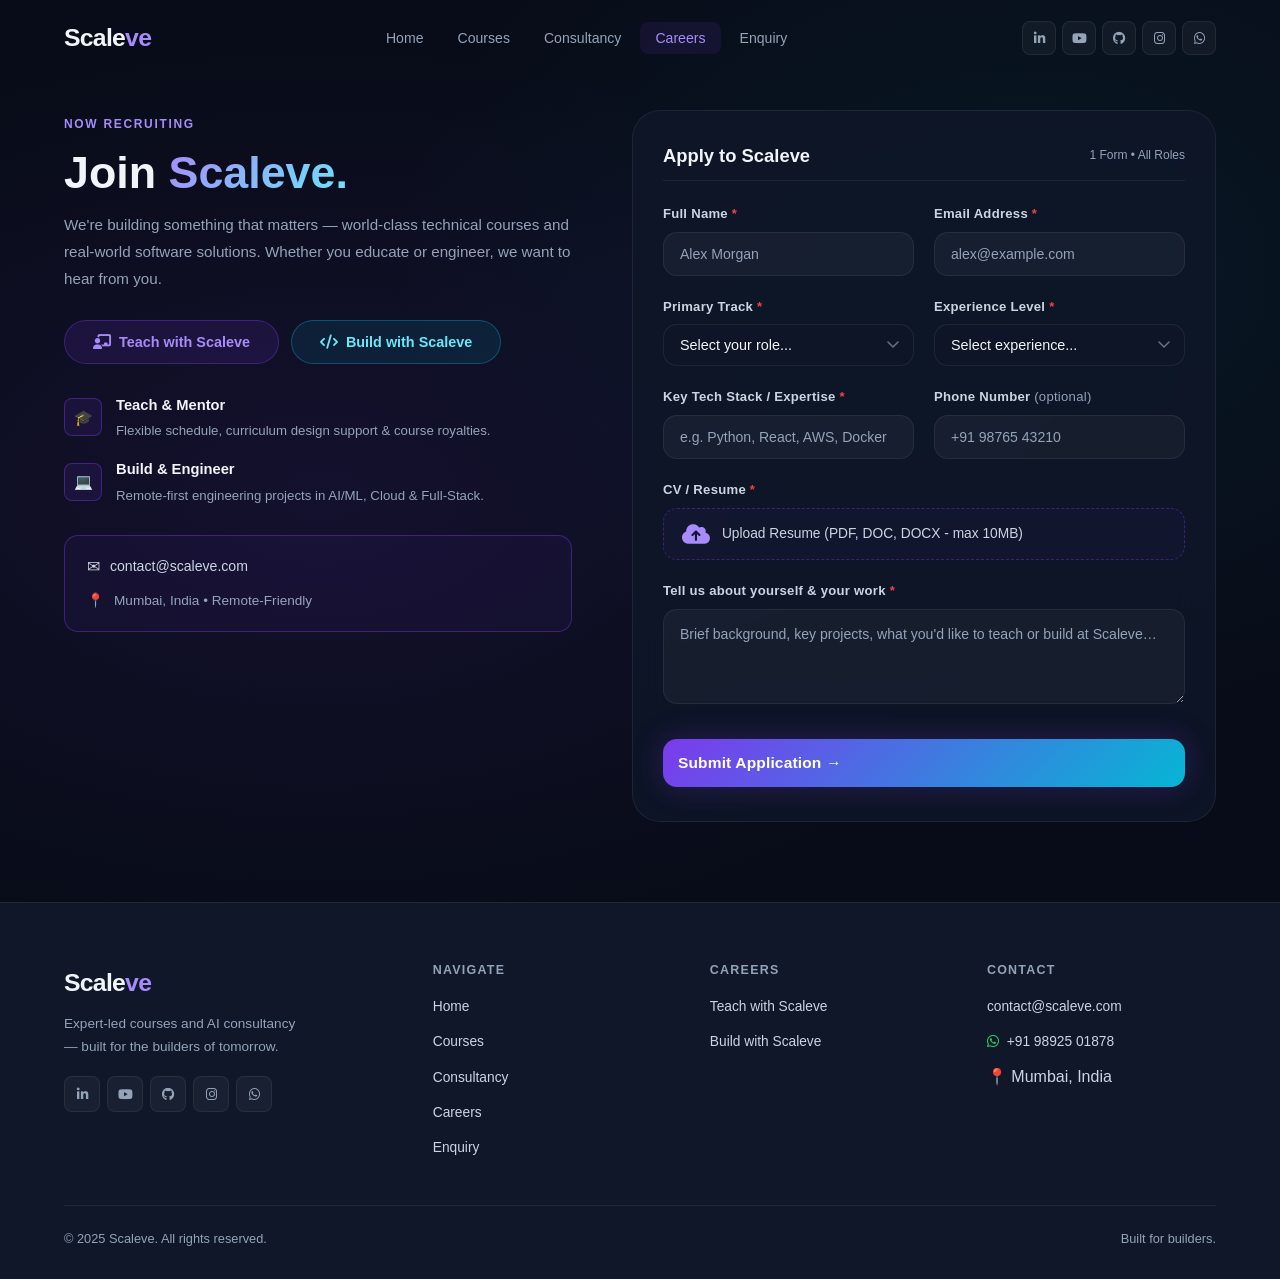
==== commit 25b0c96c: "Remove Twitter/X, add WhatsApp channel link, and convert phone numbers to direct wa.me WhatsApp link" ====
--- a/careers.html
+++ b/careers.html
@@ -27,10 +27,10 @@
 
       <div class="nav-social">
         <a href="#" aria-label="LinkedIn"><i class="fa-brands fa-linkedin-in"></i></a>
-        <a href="#" aria-label="Twitter/X"><i class="fa-brands fa-x-twitter"></i></a>
         <a href="#" aria-label="YouTube"><i class="fa-brands fa-youtube"></i></a>
         <a href="https://github.com/scaleve" target="_blank" rel="noopener noreferrer" aria-label="GitHub"><i class="fa-brands fa-github"></i></a>
         <a href="https://www.instagram.com/scaleve_com?igsh=MTJ3d3ZqYjRnbWk2NQ" target="_blank" rel="noopener noreferrer" aria-label="Instagram"><i class="fa-brands fa-instagram"></i></a>
+      <a href="https://whatsapp.com/channel/0029Vb8EhJBGzzKJCfin2q10" target="_blank" rel="noopener noreferrer" aria-label="WhatsApp Channel"><i class="fa-brands fa-whatsapp"></i></a>
       </div>
 
       <button class="menu-toggle" aria-label="Open menu">&#9776;</button>
@@ -48,10 +48,10 @@
     <a href="enquiry.html">Enquiry</a>
     <div class="mobile-social">
       <a href="#"><i class="fa-brands fa-linkedin-in"></i></a>
-      <a href="#"><i class="fa-brands fa-x-twitter"></i></a>
       <a href="#"><i class="fa-brands fa-youtube"></i></a>
       <a href="https://github.com/scaleve" target="_blank" rel="noopener noreferrer" aria-label="GitHub"><i class="fa-brands fa-github"></i></a>
       <a href="https://www.instagram.com/scaleve_com?igsh=MTJ3d3ZqYjRnbWk2NQ" target="_blank" rel="noopener noreferrer" aria-label="Instagram"><i class="fa-brands fa-instagram"></i></a>
+      <a href="https://whatsapp.com/channel/0029Vb8EhJBGzzKJCfin2q10" target="_blank" rel="noopener noreferrer" aria-label="WhatsApp Channel"><i class="fa-brands fa-whatsapp"></i></a>
     </div>
   </nav>
 
@@ -234,10 +234,10 @@
           <p class="footer-tagline">Expert-led courses and AI consultancy — built for the builders of tomorrow.</p>
           <div class="footer-social">
             <a href="#" aria-label="LinkedIn"><i class="fa-brands fa-linkedin-in"></i></a>
-            <a href="#" aria-label="Twitter/X"><i class="fa-brands fa-x-twitter"></i></a>
             <a href="#" aria-label="YouTube"><i class="fa-brands fa-youtube"></i></a>
             <a href="https://github.com/scaleve" target="_blank" rel="noopener noreferrer" aria-label="GitHub"><i class="fa-brands fa-github"></i></a>
             <a href="https://www.instagram.com/scaleve_com?igsh=MTJ3d3ZqYjRnbWk2NQ" target="_blank" rel="noopener noreferrer" aria-label="Instagram"><i class="fa-brands fa-instagram"></i></a>
+      <a href="https://whatsapp.com/channel/0029Vb8EhJBGzzKJCfin2q10" target="_blank" rel="noopener noreferrer" aria-label="WhatsApp Channel"><i class="fa-brands fa-whatsapp"></i></a>
           </div>
         </div>
 
@@ -264,7 +264,7 @@
           <h4>Contact</h4>
           <ul>
             <li><a href="mailto:contact@scaleve.com">contact@scaleve.com</a></li>
-            <li><a href="tel:+919892501878">+91 98925 01878</a></li>
+            <li><a href="https://wa.me/919892501878?text=Hi%20Scaleve%2C%20I%20have%20an%20enquiry" target="_blank" rel="noopener noreferrer"><i class="fa-brands fa-whatsapp" style="color:#25D366; margin-right:4px;"></i> +91 98925 01878</a></li>
             <li><span style="color:var(--text-secondary);">📍 Mumbai, India</span></li>
           </ul>
         </div>
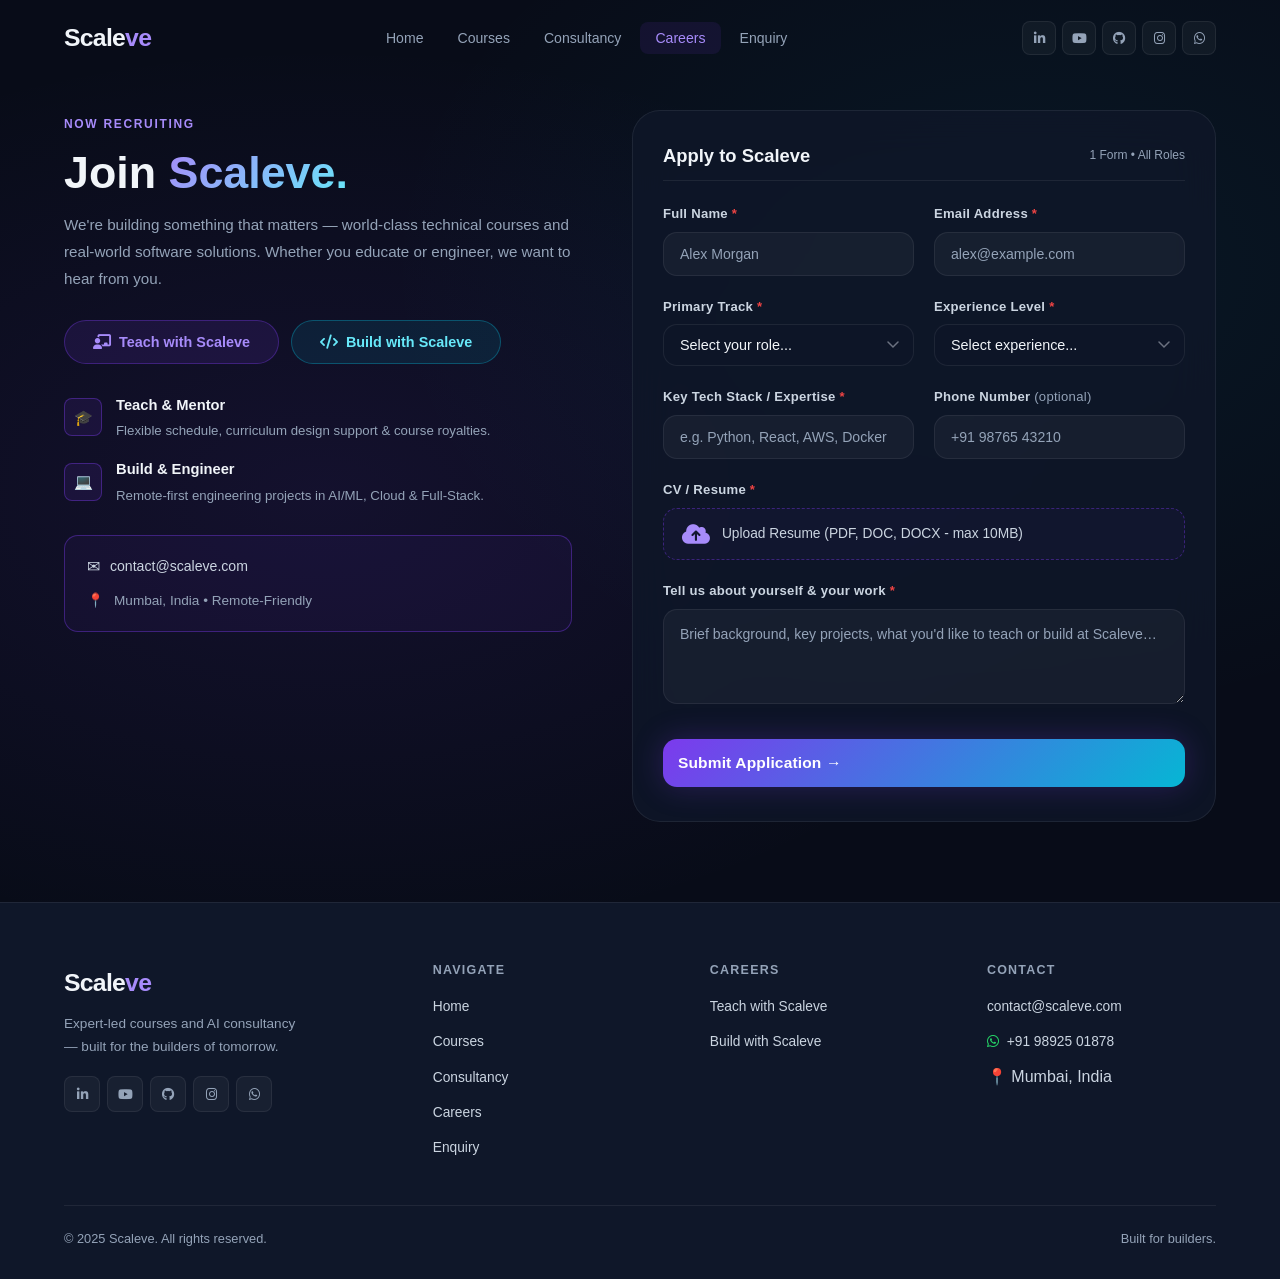
==== commit 6f4c173d: "Update YouTube channel URL to https://www.youtube.com/channel/UCDNR9oUo0z2bHbTvsrr0TBA across all pa" ====
--- a/careers.html
+++ b/careers.html
@@ -27,7 +27,7 @@
 
       <div class="nav-social">
         <a href="#" aria-label="LinkedIn"><i class="fa-brands fa-linkedin-in"></i></a>
-        <a href="#" aria-label="YouTube"><i class="fa-brands fa-youtube"></i></a>
+        <a href="https://www.youtube.com/channel/UCDNR9oUo0z2bHbTvsrr0TBA" target="_blank" rel="noopener noreferrer" aria-label="YouTube"><i class="fa-brands fa-youtube"></i></a>
         <a href="https://github.com/scaleve" target="_blank" rel="noopener noreferrer" aria-label="GitHub"><i class="fa-brands fa-github"></i></a>
         <a href="https://www.instagram.com/scaleve_com?igsh=MTJ3d3ZqYjRnbWk2NQ" target="_blank" rel="noopener noreferrer" aria-label="Instagram"><i class="fa-brands fa-instagram"></i></a>
       <a href="https://whatsapp.com/channel/0029Vb8EhJBGzzKJCfin2q10" target="_blank" rel="noopener noreferrer" aria-label="WhatsApp Channel"><i class="fa-brands fa-whatsapp"></i></a>
@@ -48,7 +48,7 @@
     <a href="enquiry.html">Enquiry</a>
     <div class="mobile-social">
       <a href="#"><i class="fa-brands fa-linkedin-in"></i></a>
-      <a href="#"><i class="fa-brands fa-youtube"></i></a>
+      <a href="https://www.youtube.com/channel/UCDNR9oUo0z2bHbTvsrr0TBA" target="_blank" rel="noopener noreferrer" aria-label="YouTube"><i class="fa-brands fa-youtube"></i></a>
       <a href="https://github.com/scaleve" target="_blank" rel="noopener noreferrer" aria-label="GitHub"><i class="fa-brands fa-github"></i></a>
       <a href="https://www.instagram.com/scaleve_com?igsh=MTJ3d3ZqYjRnbWk2NQ" target="_blank" rel="noopener noreferrer" aria-label="Instagram"><i class="fa-brands fa-instagram"></i></a>
       <a href="https://whatsapp.com/channel/0029Vb8EhJBGzzKJCfin2q10" target="_blank" rel="noopener noreferrer" aria-label="WhatsApp Channel"><i class="fa-brands fa-whatsapp"></i></a>
@@ -234,7 +234,7 @@
           <p class="footer-tagline">Expert-led courses and AI consultancy — built for the builders of tomorrow.</p>
           <div class="footer-social">
             <a href="#" aria-label="LinkedIn"><i class="fa-brands fa-linkedin-in"></i></a>
-            <a href="#" aria-label="YouTube"><i class="fa-brands fa-youtube"></i></a>
+            <a href="https://www.youtube.com/channel/UCDNR9oUo0z2bHbTvsrr0TBA" target="_blank" rel="noopener noreferrer" aria-label="YouTube"><i class="fa-brands fa-youtube"></i></a>
             <a href="https://github.com/scaleve" target="_blank" rel="noopener noreferrer" aria-label="GitHub"><i class="fa-brands fa-github"></i></a>
             <a href="https://www.instagram.com/scaleve_com?igsh=MTJ3d3ZqYjRnbWk2NQ" target="_blank" rel="noopener noreferrer" aria-label="Instagram"><i class="fa-brands fa-instagram"></i></a>
       <a href="https://whatsapp.com/channel/0029Vb8EhJBGzzKJCfin2q10" target="_blank" rel="noopener noreferrer" aria-label="WhatsApp Channel"><i class="fa-brands fa-whatsapp"></i></a>
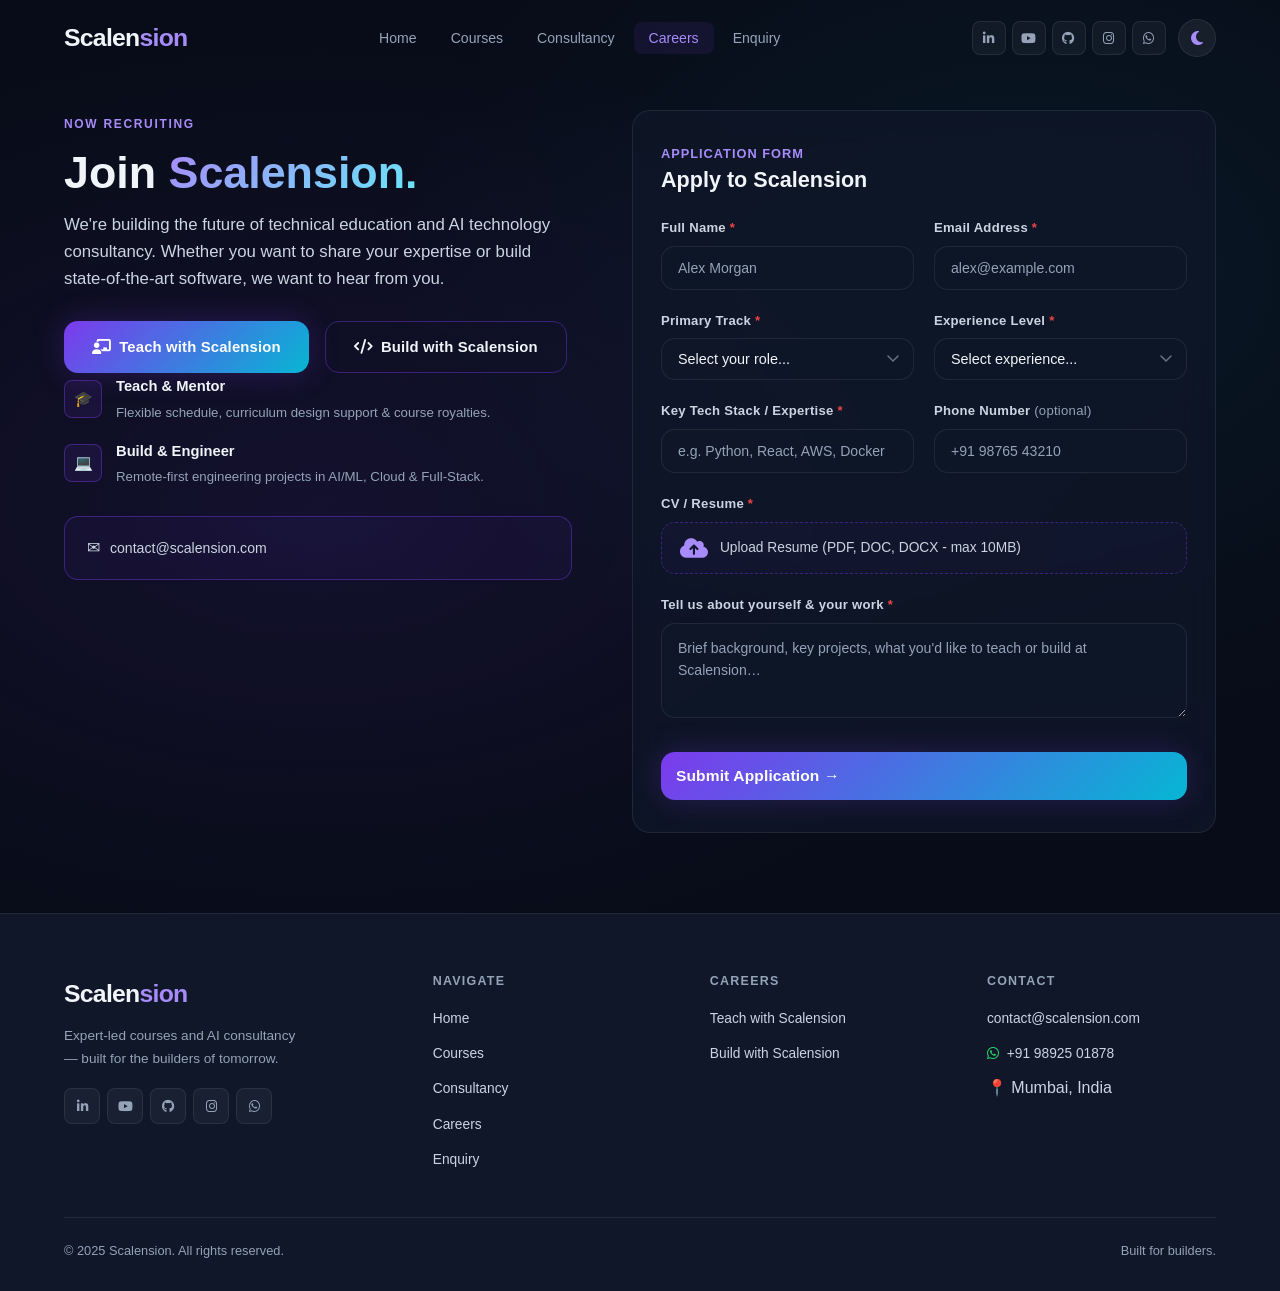
==== commit 1c3e8033: "added light and dark theme" ====
--- a/careers.html
+++ b/careers.html
@@ -3,10 +3,20 @@
 <head>
   <meta charset="UTF-8" />
   <meta name="viewport" content="width=device-width, initial-scale=1.0" />
-  <title>Careers — Scaleve</title>
-  <meta name="description" content="Join Scaleve — apply as an educator to teach technical courses, or join our team as a software developer or AI engineer." />
+  <title>Careers — Scalension</title>
+  <meta name="description" content="Join Scalension — apply as an educator to teach technical courses, or join our team as a software developer or AI engineer." />
   <link rel="stylesheet" href="css/styles.css" />
   <link rel="stylesheet" href="https://cdnjs.cloudflare.com/ajax/libs/font-awesome/6.5.0/css/all.min.css" />
+  <script>
+    (function() {
+      const stored = localStorage.getItem('theme');
+      if (stored) {
+        document.documentElement.setAttribute('data-theme', stored);
+      } else {
+        document.documentElement.setAttribute('data-theme', 'dark');
+      }
+    })();
+  </script>
 </head>
 <body>
 
@@ -15,7 +25,7 @@
   ═══════════════════════════════════════ -->
   <nav class="navbar scrolled">
     <div class="container">
-      <a href="index.html" class="logo">Scale<span class="logo-accent">ve</span></a>
+      <a href="index.html" class="logo">Scalen<span class="logo-accent">sion</span></a>
 
       <ul class="nav-links">
         <li><a href="index.html">Home</a></li>
@@ -28,9 +38,13 @@
       <div class="nav-social">
         <a href="#" aria-label="LinkedIn"><i class="fa-brands fa-linkedin-in"></i></a>
         <a href="https://www.youtube.com/channel/UCDNR9oUo0z2bHbTvsrr0TBA" target="_blank" rel="noopener noreferrer" aria-label="YouTube"><i class="fa-brands fa-youtube"></i></a>
-        <a href="https://github.com/scaleve" target="_blank" rel="noopener noreferrer" aria-label="GitHub"><i class="fa-brands fa-github"></i></a>
-        <a href="https://www.instagram.com/scaleve_com?igsh=MTJ3d3ZqYjRnbWk2NQ" target="_blank" rel="noopener noreferrer" aria-label="Instagram"><i class="fa-brands fa-instagram"></i></a>
+        <a href="https://github.com/scalension" target="_blank" rel="noopener noreferrer" aria-label="GitHub"><i class="fa-brands fa-github"></i></a>
+        <a href="https://www.instagram.com/scalension_com?igsh=MTJ3d3ZqYjRnbWk2NQ" target="_blank" rel="noopener noreferrer" aria-label="Instagram"><i class="fa-brands fa-instagram"></i></a>
       <a href="https://whatsapp.com/channel/0029Vb8EhJBGzzKJCfin2q10" target="_blank" rel="noopener noreferrer" aria-label="WhatsApp Channel"><i class="fa-brands fa-whatsapp"></i></a>
+        <button type="button" class="theme-toggle-btn" aria-label="Toggle light/dark theme" title="Toggle theme">
+          <i class="fa-solid fa-moon icon-moon"></i>
+          <i class="fa-solid fa-sun icon-sun"></i>
+        </button>
       </div>
 
       <button class="menu-toggle" aria-label="Open menu">&#9776;</button>
@@ -49,9 +63,13 @@
     <div class="mobile-social">
       <a href="#"><i class="fa-brands fa-linkedin-in"></i></a>
       <a href="https://www.youtube.com/channel/UCDNR9oUo0z2bHbTvsrr0TBA" target="_blank" rel="noopener noreferrer" aria-label="YouTube"><i class="fa-brands fa-youtube"></i></a>
-      <a href="https://github.com/scaleve" target="_blank" rel="noopener noreferrer" aria-label="GitHub"><i class="fa-brands fa-github"></i></a>
-      <a href="https://www.instagram.com/scaleve_com?igsh=MTJ3d3ZqYjRnbWk2NQ" target="_blank" rel="noopener noreferrer" aria-label="Instagram"><i class="fa-brands fa-instagram"></i></a>
+      <a href="https://github.com/scalension" target="_blank" rel="noopener noreferrer" aria-label="GitHub"><i class="fa-brands fa-github"></i></a>
+      <a href="https://www.instagram.com/scalension_com?igsh=MTJ3d3ZqYjRnbWk2NQ" target="_blank" rel="noopener noreferrer" aria-label="Instagram"><i class="fa-brands fa-instagram"></i></a>
       <a href="https://whatsapp.com/channel/0029Vb8EhJBGzzKJCfin2q10" target="_blank" rel="noopener noreferrer" aria-label="WhatsApp Channel"><i class="fa-brands fa-whatsapp"></i></a>
+      <button type="button" class="theme-toggle-btn" aria-label="Toggle light/dark theme" title="Toggle theme">
+        <i class="fa-solid fa-moon icon-moon"></i>
+        <i class="fa-solid fa-sun icon-sun"></i>
+      </button>
     </div>
   </nav>
 
@@ -67,20 +85,18 @@
         <!-- Left — Hero Info & Track Pills -->
         <div class="enquiry-info reveal">
           <span class="section-label" style="display:inline-block; margin-bottom:12px;">Now Recruiting</span>
-          <h1 style="margin-bottom:14px;">Join <span class="gradient-text">Scaleve.</span></h1>
-          <p class="sub" style="margin-bottom:28px;">
-            We're building something that matters — world-class technical courses and real-world software solutions.
-            Whether you educate or engineer, we want to hear from you.
+          <h1 style="margin-bottom:14px;">Join <span class="gradient-text">Scalension.</span></h1>
+          <p style="color:var(--text-secondary);font-size:1.05rem;line-height:1.6;margin-bottom:28px;">
+            We're building the future of technical education and AI technology consultancy.
+            Whether you want to share your expertise or build state-of-the-art software, we want to hear from you.
           </p>
-
-          <!-- Quick Track Selectors -->
-          <div class="career-pills" style="margin-top: 0; margin-bottom: 28px;">
-            <button type="button" data-role="Educator" class="career-pill career-pill-teach">
-              <i class="fa-solid fa-chalkboard-user"></i> Teach with Scaleve
-            </button>
-            <button type="button" data-role="Developer" class="career-pill career-pill-build">
-              <i class="fa-solid fa-code"></i> Build with Scaleve
-            </button>
+          <div style="display:flex;gap:16px;flex-wrap:wrap;">
+            <a href="#careers-form-card" onclick="setRole('Educator')" class="btn btn-primary">
+              <i class="fa-solid fa-chalkboard-user"></i> Teach with Scalension
+            </a>
+            <a href="#careers-form-card" onclick="setRole('Developer')" class="btn btn-outline">
+              <i class="fa-solid fa-code"></i> Build with Scalension
+            </a>
           </div>
 
           <!-- Highlight Points -->
@@ -104,22 +120,21 @@
 
           <!-- Direct Contact Card -->
           <div style="margin-top:28px; padding:18px 22px; background:rgba(124,58,237,0.06); border:1px solid var(--border-primary); border-radius:var(--radius-md); display:flex; flex-direction:column; gap:10px;">
-            <a href="mailto:contact@scaleve.com" style="display:flex;align-items:center;gap:10px;font-size:0.88rem;color:var(--text-secondary);transition:var(--transition);" onmouseover="this.style.color='var(--color-primary-lt)'" onmouseout="this.style.color='var(--text-secondary)'">
-              <span style="font-size:1rem;">✉</span> contact@scaleve.com
+            <a href="mailto:contact@scalension.com" style="display:flex;align-items:center;gap:10px;font-size:0.88rem;color:var(--text-secondary);transition:var(--transition);" onmouseover="this.style.color='var(--color-primary-lt)'" onmouseout="this.style.color='var(--text-secondary)'">
+              <span style="font-size:1rem;">✉</span> contact@scalension.com
             </a>
-            <span style="display:flex;align-items:center;gap:10px;font-size:0.85rem;color:var(--text-muted);">
-              <span>📍</span> Mumbai, India • Remote-Friendly
-            </span>
           </div>
         </div>
 
         <!-- Right — Unified Application Form -->
         <div class="reveal" style="transition-delay:0.1s;">
-          <div class="form-card" id="apply-card" style="padding: 34px 30px;">
-            <h2 class="form-title" style="display:flex; align-items:center; justify-content:space-between; margin-bottom: 22px; padding-bottom: 14px;">
-              <span>Apply to Scaleve</span>
-              <span style="font-size:0.75rem; font-weight:400; color:var(--text-muted);">1 Form • All Roles</span>
-            </h2>
+          <div class="glass-card" id="careers-form-card" style="padding:32px 28px;border-radius:18px;">
+            <div style="margin-bottom:24px;">
+              <span style="font-size:0.8rem;text-transform:uppercase;letter-spacing:1px;color:var(--color-primary-lt);font-weight:600;display:block;margin-bottom:4px;">Application Form</span>
+              <h2 style="font-size:1.35rem;margin:0;">
+                <span id="form-heading-role">Apply to Scalension</span>
+              </h2>
+            </div>
 
             <div class="form-wrapper">
               <form id="unified-application-form" novalidate>
@@ -143,7 +158,7 @@
                     <label class="form-label" for="app-role">Primary Track <span class="required-star">*</span></label>
                     <select class="form-select" id="app-role" name="role" required>
                       <option value="" disabled selected>Select your role...</option>
-                      <option value="Educator">🎓 Educator (Teach with Scaleve)</option>
+                      <option value="Educator">🎓 Educator (Teach with Scalension)</option>
                       <option value="Developer">💻 Software Developer / Engineer</option>
                       <option value="Other">✨ Other Role / Collaboration</option>
                     </select>
@@ -196,7 +211,7 @@
                 <!-- Bio / Message -->
                 <div class="form-group">
                   <label class="form-label" for="app-message">Tell us about yourself &amp; your work <span class="required-star">*</span></label>
-                  <textarea class="form-textarea" id="app-message" name="message" style="min-height:95px;" placeholder="Brief background, key projects, what you'd like to teach or build at Scaleve…" required></textarea>
+                  <textarea class="form-textarea" id="app-message" name="message" style="min-height:95px;" placeholder="Brief background, key projects, what you'd like to teach or build at Scalension…" required></textarea>
                 </div>
 
                 <button type="submit" class="btn btn-primary form-submit" style="width:100%;">
@@ -211,7 +226,7 @@
               <div class="success-icon">🚀</div>
               <h3>Application Received!</h3>
               <p style="font-size:0.92rem; line-height:1.6; margin-top:6px;">
-                Thank you for applying to Scaleve! We have received your application and resume. Our team will review your details and reach out within 3–5 business days.
+                Thank you for applying to Scalension! We have received your application and resume. Our team will review your details and reach out within 3–5 business days.
               </p>
             </div>
 
@@ -230,13 +245,13 @@
       <div class="footer-grid">
 
         <div class="footer-brand">
-          <a href="index.html" class="logo">Scale<span class="logo-accent">ve</span></a>
+          <a href="index.html" class="logo">Scalen<span class="logo-accent">sion</span></a>
           <p class="footer-tagline">Expert-led courses and AI consultancy — built for the builders of tomorrow.</p>
           <div class="footer-social">
             <a href="#" aria-label="LinkedIn"><i class="fa-brands fa-linkedin-in"></i></a>
             <a href="https://www.youtube.com/channel/UCDNR9oUo0z2bHbTvsrr0TBA" target="_blank" rel="noopener noreferrer" aria-label="YouTube"><i class="fa-brands fa-youtube"></i></a>
-            <a href="https://github.com/scaleve" target="_blank" rel="noopener noreferrer" aria-label="GitHub"><i class="fa-brands fa-github"></i></a>
-            <a href="https://www.instagram.com/scaleve_com?igsh=MTJ3d3ZqYjRnbWk2NQ" target="_blank" rel="noopener noreferrer" aria-label="Instagram"><i class="fa-brands fa-instagram"></i></a>
+            <a href="https://github.com/scalension" target="_blank" rel="noopener noreferrer" aria-label="GitHub"><i class="fa-brands fa-github"></i></a>
+            <a href="https://www.instagram.com/scalension_com?igsh=MTJ3d3ZqYjRnbWk2NQ" target="_blank" rel="noopener noreferrer" aria-label="Instagram"><i class="fa-brands fa-instagram"></i></a>
       <a href="https://whatsapp.com/channel/0029Vb8EhJBGzzKJCfin2q10" target="_blank" rel="noopener noreferrer" aria-label="WhatsApp Channel"><i class="fa-brands fa-whatsapp"></i></a>
           </div>
         </div>
@@ -255,16 +270,16 @@
         <div class="footer-col">
           <h4>Careers</h4>
           <ul>
-            <li><a href="careers.html" data-role="Educator">Teach with Scaleve</a></li>
-            <li><a href="careers.html" data-role="Developer">Build with Scaleve</a></li>
+            <li><a href="careers.html" data-role="Educator">Teach with Scalension</a></li>
+            <li><a href="careers.html" data-role="Developer">Build with Scalension</a></li>
           </ul>
         </div>
 
         <div class="footer-col">
           <h4>Contact</h4>
           <ul>
-            <li><a href="mailto:contact@scaleve.com">contact@scaleve.com</a></li>
-            <li><a href="https://wa.me/919892501878?text=Hi%20Scaleve%2C%20I%20have%20an%20enquiry" target="_blank" rel="noopener noreferrer"><i class="fa-brands fa-whatsapp" style="color:#25D366; margin-right:4px;"></i> +91 98925 01878</a></li>
+            <li><a href="mailto:contact@scalension.com">contact@scalension.com</a></li>
+            <li><a href="https://wa.me/919892501878?text=Hi%20Scalension%2C%20I%20have%20an%20enquiry" target="_blank" rel="noopener noreferrer"><i class="fa-brands fa-whatsapp" style="color:#25D366; margin-right:4px;"></i> +91 98925 01878</a></li>
             <li><span style="color:var(--text-secondary);">📍 Mumbai, India</span></li>
           </ul>
         </div>
@@ -272,7 +287,7 @@
       </div>
 
       <div class="footer-bottom">
-        <span class="footer-copy">&copy; 2025 Scaleve. All rights reserved.</span>
+        <span class="footer-copy">&copy; 2025 Scalension. All rights reserved.</span>
         <span class="footer-copy">Built for builders.</span>
       </div>
     </div>
--- a/css/styles.css
+++ b/css/styles.css
@@ -46,7 +46,7 @@
   padding: 40px 32px;
   border-radius: var(--radius-xl);
   border: 1px solid var(--border);
-  background: rgba(15,23,41,0.55);
+  background: var(--card-bg);
   backdrop-filter: blur(10px);
   position: relative;
   overflow: hidden;
@@ -302,7 +302,7 @@
 .form-select {
   width: 100%;
   padding: 12px 16px;
-  background: rgba(15,23,41,0.6);
+  background: var(--input-bg);
   border: 1px solid var(--border);
   border-radius: var(--radius-md);
   color: var(--text-primary);
@@ -320,7 +320,7 @@
   border-color: var(--color-primary);
   box-shadow: 0 0 0 3px rgba(124,58,237,0.15);
 }
-.form-select option { background: #0f1729; }
+.form-select option { background: var(--bg-surface); color: var(--text-primary); }
 
 /* Career teaser banner (used on courses + consultancy pages) */
 .career-teaser {
@@ -329,7 +329,7 @@
   justify-content: space-between;
   gap: 32px;
   padding: 40px 48px;
-  background: rgba(124,58,237,0.04);
+  background: var(--teaser-bg);
   border: 1px solid var(--border-primary);
   border-radius: var(--radius-xl);
   flex-wrap: wrap;
@@ -355,7 +355,8 @@
 /* ============================================
    CSS Variables
    ============================================ */
-:root {
+:root,
+[data-theme="dark"] {
   --bg-primary:        #080C18;
   --bg-surface:        #0F1729;
   --bg-elevated:       #162040;
@@ -371,7 +372,7 @@
   --text-secondary:    #CBD5E1;
   --text-muted:        #94A3B8;
 
-  --border:            rgba(255,255,255,0.07);
+  --border:            rgba(255,255,255,0.08);
   --border-primary:    rgba(124,58,237,0.4);
   --border-accent:     rgba(6,182,212,0.3);
 
@@ -382,6 +383,13 @@
   --shadow-card:       0 4px 32px rgba(0,0,0,0.5);
   --shadow-primary:    0 0 30px rgba(124,58,237,0.25);
   --glow-primary:      0 0 20px rgba(124,58,237,0.4), 0 0 60px rgba(124,58,237,0.15);
+
+  --glass-bg:          rgba(15,23,41,0.75);
+  --card-bg:           rgba(15,23,41,0.6);
+  --input-bg:          rgba(15,23,41,0.7);
+  --nav-bg-scrolled:   rgba(8,12,24,0.92);
+  --teaser-bg:         rgba(124,58,237,0.04);
+  --mobile-nav-bg:     rgba(15,23,41,0.98);
 
   --radius-sm:  8px;
   --radius-md:  14px;
@@ -393,6 +401,42 @@
 
   --section-pad: 96px 0;
   --container:   1200px;
+}
+
+[data-theme="light"] {
+  --bg-primary:        #F8FAFC;
+  --bg-surface:        #FFFFFF;
+  --bg-elevated:       #F1F5F9;
+  --color-primary:     #6D28D9;
+  --color-primary-lt:  #7C3AED;
+  --color-accent:      #0891B2;
+  --color-accent-lt:   #0284C7;
+  --clr-green:         #16a34a;
+  --clr-orange:        #ea580c;
+  --clr-red:           #dc2626;
+
+  --text-primary:      #0F172A;
+  --text-secondary:    #334155;
+  --text-muted:        #64748B;
+
+  --border:            rgba(15,23,42,0.1);
+  --border-primary:    rgba(109,40,217,0.3);
+  --border-accent:     rgba(8,145,178,0.3);
+
+  --gradient-brand:    linear-gradient(135deg, #6D28D9, #0891B2);
+  --gradient-text:     linear-gradient(135deg, #6D28D9, #0891B2);
+  --gradient-surface:  linear-gradient(135deg, rgba(109,40,217,0.06), rgba(8,145,178,0.04));
+
+  --shadow-card:       0 10px 30px -5px rgba(0, 0, 0, 0.07), 0 4px 12px -2px rgba(0, 0, 0, 0.04);
+  --shadow-primary:    0 10px 25px rgba(109, 40, 217, 0.15);
+  --glow-primary:      0 0 20px rgba(109, 40, 217, 0.12);
+
+  --glass-bg:          rgba(255, 255, 255, 0.85);
+  --card-bg:           #FFFFFF;
+  --input-bg:          #F8FAFC;
+  --nav-bg-scrolled:   rgba(255, 255, 255, 0.92);
+  --teaser-bg:         rgba(109,40,217,0.05);
+  --mobile-nav-bg:     rgba(255,255,255,0.98);
 }
 
 /* ============================================
@@ -518,7 +562,7 @@
    Glass Card
    ============================================ */
 .glass-card {
-  background: rgba(15,23,41,0.75);
+  background: var(--glass-bg);
   backdrop-filter: blur(16px);
   -webkit-backdrop-filter: blur(16px);
   border: 1px solid var(--border);
@@ -604,7 +648,7 @@
 }
 
 .navbar.scrolled {
-  background: rgba(8,12,24,0.92);
+  background: var(--nav-bg-scrolled);
   backdrop-filter: blur(20px);
   -webkit-backdrop-filter: blur(20px);
   border-bottom: 1px solid var(--border);
@@ -973,9 +1017,9 @@
 }
 .step-body p { font-size: 0.77rem; color: var(--text-muted); line-height:1.4; }
 
-/* ============================================
-   HOME — Why Scaleve
-   ============================================ */
+/* ==========================================================================
+   HOME — Why Scalension
+   ========================================================================== */
 .why-grid {
   display: grid;
   grid-template-columns: repeat(auto-fit, minmax(220px,1fr));
@@ -1158,7 +1202,7 @@
 
 .course-card {
   border-radius: var(--radius-lg);
-  background: rgba(15,23,41,0.8);
+  background: var(--card-bg);
   border: 1px solid var(--border);
   overflow: hidden;
   transition: border-color var(--transition), box-shadow var(--transition);
@@ -1422,7 +1466,7 @@
 .industry-item {
   padding: 20px 14px;
   border-radius: var(--radius-md);
-  background: rgba(15,23,41,0.6);
+  background: var(--card-bg);
   border: 1px solid var(--border);
   text-align: center;
   transition: var(--transition);
@@ -1527,7 +1571,7 @@
 .form-card {
   padding: 40px;
   border-radius: var(--radius-xl);
-  background: rgba(15,23,41,0.85);
+  background: var(--card-bg);
   border: 1px solid var(--border);
   backdrop-filter: blur(20px);
   -webkit-backdrop-filter: blur(20px);
@@ -1557,7 +1601,7 @@
 .form-textarea {
   width: 100%;
   padding: 13px 16px;
-  background: rgba(255,255,255,0.04);
+  background: var(--input-bg);
   border: 1px solid var(--border);
   border-radius: var(--radius-md);
   color: var(--text-primary);
@@ -1734,7 +1778,7 @@
 
 .career-card-info {
   padding: 36px 32px;
-  background: rgba(15,23,41,0.65);
+  background: var(--card-bg);
   border: 1px solid var(--border);
   border-radius: var(--radius-lg);
   backdrop-filter: blur(12px);
@@ -1847,3 +1891,41 @@
   padding: 0 12px;
 }
 
+/* ============================================
+   THEME TOGGLE BUTTON
+   ============================================ */
+.theme-toggle-btn {
+  background: rgba(255, 255, 255, 0.06);
+  border: 1px solid var(--border);
+  color: var(--text-primary);
+  width: 38px;
+  height: 38px;
+  border-radius: 50%;
+  display: inline-flex;
+  align-items: center;
+  justify-content: center;
+  cursor: pointer;
+  font-size: 1rem;
+  transition: var(--transition);
+  margin-left: 6px;
+  outline: none;
+}
+
+[data-theme="light"] .theme-toggle-btn {
+  background: rgba(15, 23, 42, 0.05);
+}
+
+.theme-toggle-btn:hover {
+  border-color: var(--color-primary);
+  color: var(--color-primary-lt);
+  transform: rotate(15deg) scale(1.05);
+  box-shadow: 0 0 15px rgba(124, 58, 237, 0.25);
+}
+
+.theme-toggle-btn .icon-sun { display: none; }
+.theme-toggle-btn .icon-moon { display: inline-block; color: var(--color-primary-lt); }
+
+[data-theme="light"] .theme-toggle-btn .icon-sun { display: inline-block; color: #f59e0b; }
+[data-theme="light"] .theme-toggle-btn .icon-moon { display: none; }
+
+
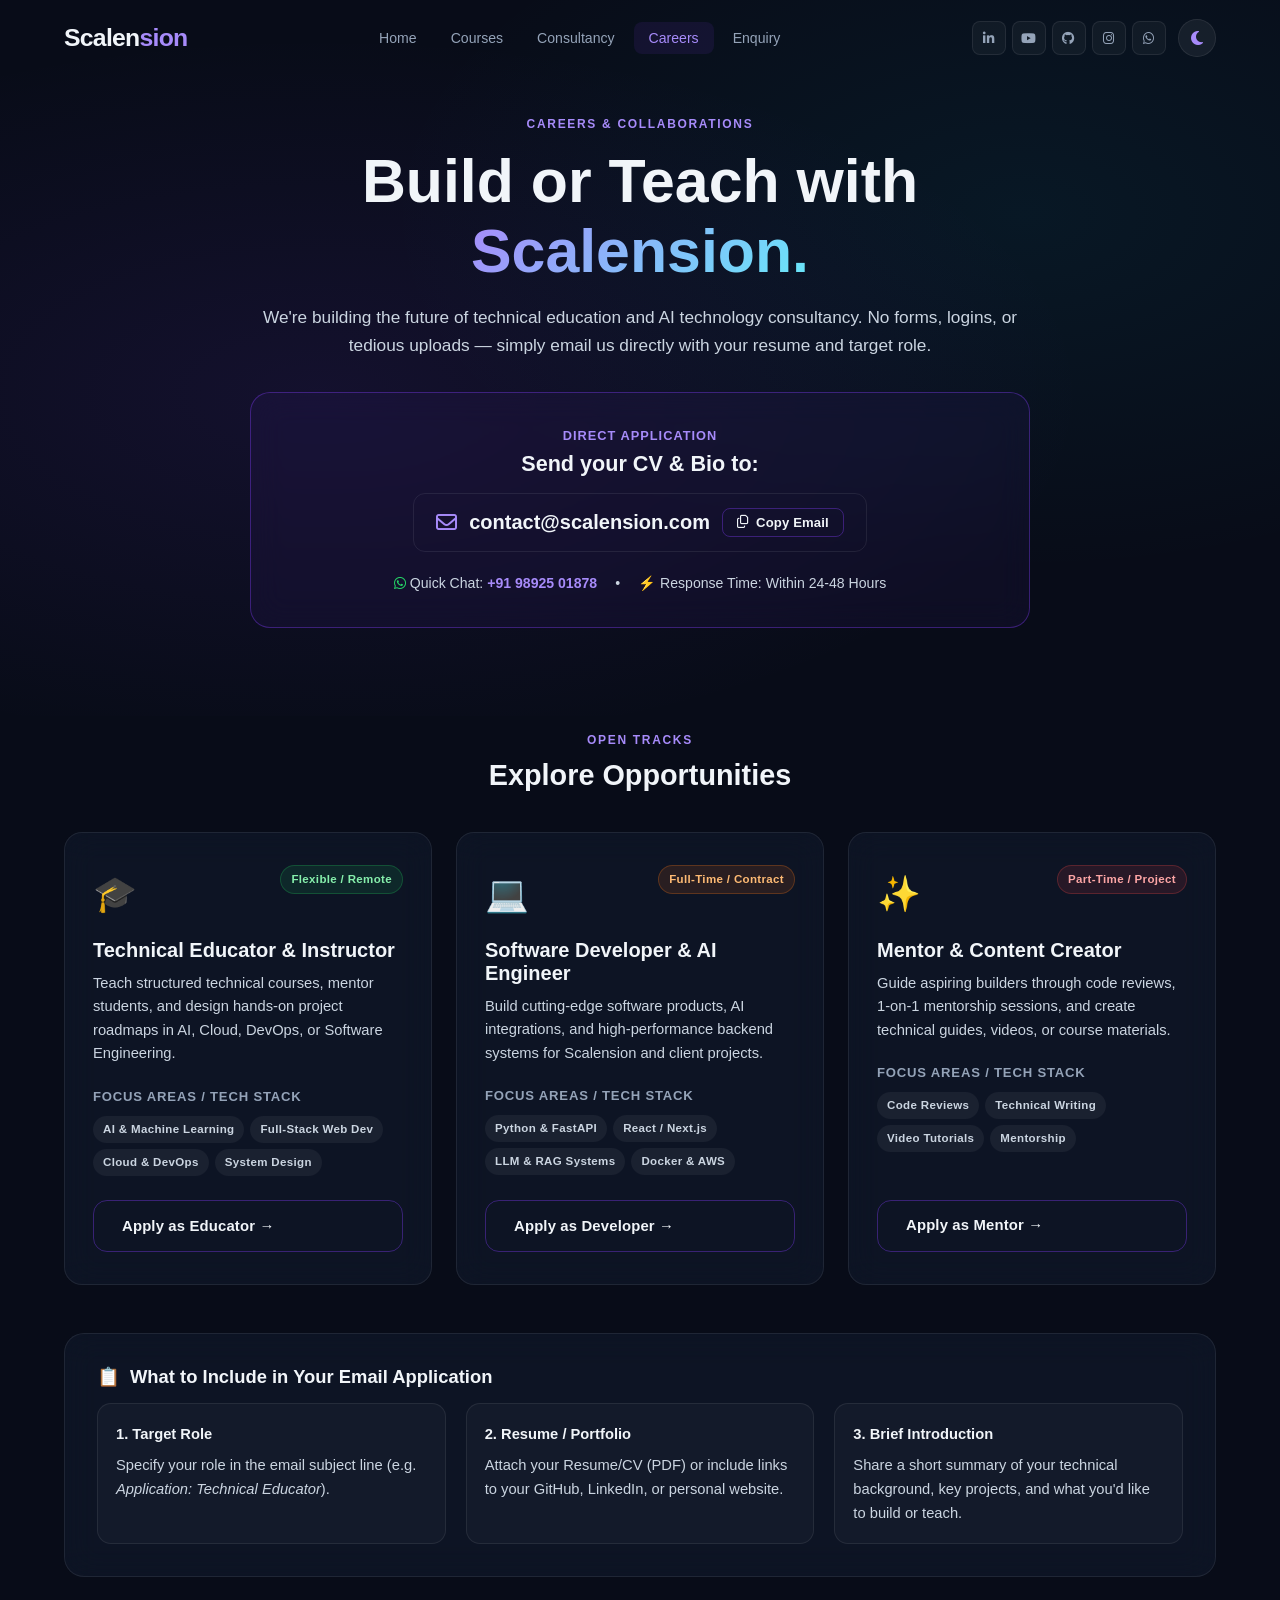
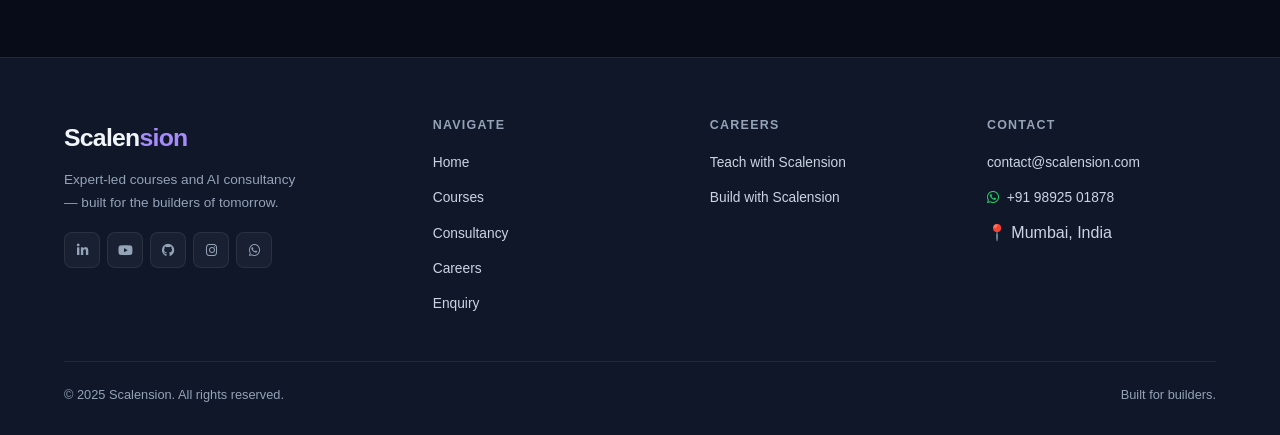
==== commit fd20e221: "Added course filter" ====
--- a/careers.html
+++ b/careers.html
@@ -5,6 +5,9 @@
   <meta name="viewport" content="width=device-width, initial-scale=1.0" />
   <title>Careers — Scalension</title>
   <meta name="description" content="Join Scalension — apply as an educator to teach technical courses, or join our team as a software developer or AI engineer." />
+  <link rel="icon" type="image/svg+xml" href="favicon.svg" />
+  <link rel="icon" type="image/png" href="favicon.png" sizes="32x32" />
+  <link rel="apple-touch-icon" href="apple-touch-icon.png" />
   <link rel="stylesheet" href="css/styles.css" />
   <link rel="stylesheet" href="https://cdnjs.cloudflare.com/ajax/libs/font-awesome/6.5.0/css/all.min.css" />
   <script>
@@ -74,168 +77,164 @@
   </nav>
 
   <!-- ═══════════════════════════════════════
-       HERO & UNIFIED APPLICATION SECTION (TOP ALIGNED)
-  ═══════════════════════════════════════ -->
-  <div class="enquiry-wrap" style="min-height: calc(100vh - 80px); padding-top: 110px;">
+       HERO & DIRECT EMAIL APPLICATION SECTION
+  ═══════════════════════════════════════ -->
+  <div class="enquiry-wrap" style="min-height: auto; padding-top: 110px; padding-bottom: 40px;">
     <div class="enquiry-wrap-bg"></div>
 
     <div class="container">
-      <div class="enquiry-layout enquiry-layout-start">
-
-        <!-- Left — Hero Info & Track Pills -->
-        <div class="enquiry-info reveal">
-          <span class="section-label" style="display:inline-block; margin-bottom:12px;">Now Recruiting</span>
-          <h1 style="margin-bottom:14px;">Join <span class="gradient-text">Scalension.</span></h1>
-          <p style="color:var(--text-secondary);font-size:1.05rem;line-height:1.6;margin-bottom:28px;">
-            We're building the future of technical education and AI technology consultancy.
-            Whether you want to share your expertise or build state-of-the-art software, we want to hear from you.
-          </p>
-          <div style="display:flex;gap:16px;flex-wrap:wrap;">
-            <a href="#careers-form-card" onclick="setRole('Educator')" class="btn btn-primary">
-              <i class="fa-solid fa-chalkboard-user"></i> Teach with Scalension
-            </a>
-            <a href="#careers-form-card" onclick="setRole('Developer')" class="btn btn-outline">
-              <i class="fa-solid fa-code"></i> Build with Scalension
-            </a>
-          </div>
-
-          <!-- Highlight Points -->
-          <div class="eq-points">
-            <div class="eq-pt">
-              <div class="eq-pt-icon">🎓</div>
-              <div>
-                <strong style="color:var(--text-primary); font-size:0.92rem;">Teach &amp; Mentor</strong>
-                <p style="font-size:0.83rem; color:var(--text-muted); margin-top:2px;">Flexible schedule, curriculum design support &amp; course royalties.</p>
+      <div style="max-width: 780px; margin: 0 auto; text-align: center;" class="reveal">
+        <span class="section-label" style="display:inline-block; margin-bottom:12px;">Careers &amp; Collaborations</span>
+        <h1 style="margin-bottom:16px;">Build or Teach with <span class="gradient-text">Scalension.</span></h1>
+        <p style="color:var(--text-secondary); font-size:1.08rem; line-height:1.65; margin-bottom:32px;">
+          We're building the future of technical education and AI technology consultancy.
+          No forms, logins, or tedious uploads — simply email us directly with your resume and target role.
+        </p>
+
+        <!-- Direct Email CTA Box -->
+        <div class="glass-card" style="padding: 32px; border-radius: 20px; text-align: center; margin-bottom: 48px; border: 1px solid var(--border-primary); background: rgba(124,58,237,0.06);">
+          <span style="font-size:0.8rem; text-transform:uppercase; letter-spacing:1px; color:var(--color-primary-lt); font-weight:600; display:block; margin-bottom:6px;">Direct Application</span>
+          <h2 style="font-size:1.35rem; margin-bottom:16px; color:var(--text-primary);">Send your CV &amp; Bio to:</h2>
+          
+          <div style="display:inline-flex; align-items:center; gap:12px; background:var(--bg-card); padding:12px 22px; border-radius:12px; border:1px solid var(--border); margin-bottom:20px; flex-wrap:wrap; justify-content:center;">
+            <i class="fa-regular fa-envelope" style="font-size:1.3rem; color:var(--color-primary-lt);"></i>
+            <a href="mailto:contact@scalension.com?subject=Application%20for%20Scalension" style="font-size:1.25rem; font-weight:700; color:var(--text-primary);" id="career-email-address">contact@scalension.com</a>
+            <button type="button" id="copy-email-btn" class="btn btn-outline" style="padding:6px 14px; font-size:0.82rem; border-radius:8px;">
+              <i class="fa-regular fa-copy"></i> Copy Email
+            </button>
+          </div>
+
+          <div style="display:flex; justify-content:center; gap:18px; flex-wrap:wrap; font-size:0.88rem; color:var(--text-secondary);">
+            <span><i class="fa-brands fa-whatsapp" style="color:#25D366;"></i> Quick Chat: <a href="https://wa.me/919892501878?text=Hi%20Scalension%2C%20I%20am%20interested%20in%20career%20opportunities" target="_blank" rel="noopener noreferrer" style="color:var(--color-primary-lt); font-weight:600;">+91 98925 01878</a></span>
+            <span>&bull;</span>
+            <span>⚡ Response Time: Within 24-48 Hours</span>
+          </div>
+        </div>
+      </div>
+    </div>
+  </div>
+
+  <!-- ═══════════════════════════════════════
+       OPEN ROLES & TRACKS SECTION
+  ═══════════════════════════════════════ -->
+  <section style="padding: 10px 0 80px 0;">
+    <div class="container">
+      <div style="text-align:center; margin-bottom:40px;" class="reveal">
+        <span class="section-label" style="display:inline-block; margin-bottom:8px;">Open Tracks</span>
+        <h2 style="font-size:1.8rem; margin:0;">Explore Opportunities</h2>
+      </div>
+
+      <div class="stagger-group" style="display:grid; grid-template-columns: repeat(auto-fit, minmax(320px, 1fr)); gap:24px;">
+
+        <!-- Role 1: Educator -->
+        <div class="glass-card role-card" style="padding:32px 28px; border-radius:18px; display:flex; flex-direction:column; justify-content:space-between;">
+          <div>
+            <div style="display:flex; justify-content:space-between; align-items:flex-start; margin-bottom:16px;">
+              <span style="font-size:2.2rem;">🎓</span>
+              <span class="badge badge-beginner">Flexible / Remote</span>
+            </div>
+            <h3 style="font-size:1.25rem; margin-bottom:10px; color:var(--text-primary);">Technical Educator &amp; Instructor</h3>
+            <p style="font-size:0.92rem; color:var(--text-secondary); line-height:1.6; margin-bottom:20px;">
+              Teach structured technical courses, mentor students, and design hands-on project roadmaps in AI, Cloud, DevOps, or Software Engineering.
+            </p>
+            
+            <div style="margin-bottom:24px;">
+              <strong style="font-size:0.82rem; text-transform:uppercase; letter-spacing:0.8px; color:var(--text-muted); display:block; margin-bottom:8px;">Focus Areas / Tech Stack</strong>
+              <div style="display:flex; flex-wrap:wrap; gap:6px;">
+                <span class="badge" style="background:rgba(255,255,255,0.06); color:var(--text-secondary);">AI &amp; Machine Learning</span>
+                <span class="badge" style="background:rgba(255,255,255,0.06); color:var(--text-secondary);">Full-Stack Web Dev</span>
+                <span class="badge" style="background:rgba(255,255,255,0.06); color:var(--text-secondary);">Cloud &amp; DevOps</span>
+                <span class="badge" style="background:rgba(255,255,255,0.06); color:var(--text-secondary);">System Design</span>
               </div>
             </div>
-
-            <div class="eq-pt">
-              <div class="eq-pt-icon">💻</div>
-              <div>
-                <strong style="color:var(--text-primary); font-size:0.92rem;">Build &amp; Engineer</strong>
-                <p style="font-size:0.83rem; color:var(--text-muted); margin-top:2px;">Remote-first engineering projects in AI/ML, Cloud &amp; Full-Stack.</p>
+          </div>
+
+          <a href="mailto:contact@scalension.com?subject=Application%20for%20Technical%20Educator%20Role" class="btn btn-outline" style="width:100%; text-align:center;">
+            Apply as Educator &rarr;
+          </a>
+        </div>
+
+        <!-- Role 2: Software Engineer & AI Dev -->
+        <div class="glass-card role-card" style="padding:32px 28px; border-radius:18px; display:flex; flex-direction:column; justify-content:space-between;">
+          <div>
+            <div style="display:flex; justify-content:space-between; align-items:flex-start; margin-bottom:16px;">
+              <span style="font-size:2.2rem;">💻</span>
+              <span class="badge badge-intermediate">Full-Time / Contract</span>
+            </div>
+            <h3 style="font-size:1.25rem; margin-bottom:10px; color:var(--text-primary);">Software Developer &amp; AI Engineer</h3>
+            <p style="font-size:0.92rem; color:var(--text-secondary); line-height:1.6; margin-bottom:20px;">
+              Build cutting-edge software products, AI integrations, and high-performance backend systems for Scalension and client projects.
+            </p>
+            
+            <div style="margin-bottom:24px;">
+              <strong style="font-size:0.82rem; text-transform:uppercase; letter-spacing:0.8px; color:var(--text-muted); display:block; margin-bottom:8px;">Focus Areas / Tech Stack</strong>
+              <div style="display:flex; flex-wrap:wrap; gap:6px;">
+                <span class="badge" style="background:rgba(255,255,255,0.06); color:var(--text-secondary);">Python &amp; FastAPI</span>
+                <span class="badge" style="background:rgba(255,255,255,0.06); color:var(--text-secondary);">React / Next.js</span>
+                <span class="badge" style="background:rgba(255,255,255,0.06); color:var(--text-secondary);">LLM &amp; RAG Systems</span>
+                <span class="badge" style="background:rgba(255,255,255,0.06); color:var(--text-secondary);">Docker &amp; AWS</span>
               </div>
             </div>
           </div>
 
-          <!-- Direct Contact Card -->
-          <div style="margin-top:28px; padding:18px 22px; background:rgba(124,58,237,0.06); border:1px solid var(--border-primary); border-radius:var(--radius-md); display:flex; flex-direction:column; gap:10px;">
-            <a href="mailto:contact@scalension.com" style="display:flex;align-items:center;gap:10px;font-size:0.88rem;color:var(--text-secondary);transition:var(--transition);" onmouseover="this.style.color='var(--color-primary-lt)'" onmouseout="this.style.color='var(--text-secondary)'">
-              <span style="font-size:1rem;">✉</span> contact@scalension.com
-            </a>
-          </div>
-        </div>
-
-        <!-- Right — Unified Application Form -->
-        <div class="reveal" style="transition-delay:0.1s;">
-          <div class="glass-card" id="careers-form-card" style="padding:32px 28px;border-radius:18px;">
+          <a href="mailto:contact@scalension.com?subject=Application%20for%20Software%20Developer%20Role" class="btn btn-outline" style="width:100%; text-align:center;">
+            Apply as Developer &rarr;
+          </a>
+        </div>
+
+        <!-- Role 3: Mentor & Content Creator -->
+        <div class="glass-card role-card" style="padding:32px 28px; border-radius:18px; display:flex; flex-direction:column; justify-content:space-between;">
+          <div>
+            <div style="display:flex; justify-content:space-between; align-items:flex-start; margin-bottom:16px;">
+              <span style="font-size:2.2rem;">✨</span>
+              <span class="badge badge-advanced">Part-Time / Project</span>
+            </div>
+            <h3 style="font-size:1.25rem; margin-bottom:10px; color:var(--text-primary);">Mentor &amp; Content Creator</h3>
+            <p style="font-size:0.92rem; color:var(--text-secondary); line-height:1.6; margin-bottom:20px;">
+              Guide aspiring builders through code reviews, 1-on-1 mentorship sessions, and create technical guides, videos, or course materials.
+            </p>
+            
             <div style="margin-bottom:24px;">
-              <span style="font-size:0.8rem;text-transform:uppercase;letter-spacing:1px;color:var(--color-primary-lt);font-weight:600;display:block;margin-bottom:4px;">Application Form</span>
-              <h2 style="font-size:1.35rem;margin:0;">
-                <span id="form-heading-role">Apply to Scalension</span>
-              </h2>
-            </div>
-
-            <div class="form-wrapper">
-              <form id="unified-application-form" novalidate>
-
-                <!-- Full Name & Email -->
-                <div class="form-row">
-                  <div class="form-group">
-                    <label class="form-label" for="app-name">Full Name <span class="required-star">*</span></label>
-                    <input class="form-input" type="text" id="app-name" name="full_name" placeholder="Alex Morgan" required />
-                  </div>
-
-                  <div class="form-group">
-                    <label class="form-label" for="app-email">Email Address <span class="required-star">*</span></label>
-                    <input class="form-input" type="email" id="app-email" name="email" placeholder="alex@example.com" required />
-                  </div>
-                </div>
-
-                <!-- Role Track & Experience Level -->
-                <div class="form-row">
-                  <div class="form-group">
-                    <label class="form-label" for="app-role">Primary Track <span class="required-star">*</span></label>
-                    <select class="form-select" id="app-role" name="role" required>
-                      <option value="" disabled selected>Select your role...</option>
-                      <option value="Educator">🎓 Educator (Teach with Scalension)</option>
-                      <option value="Developer">💻 Software Developer / Engineer</option>
-                      <option value="Other">✨ Other Role / Collaboration</option>
-                    </select>
-                  </div>
-
-                  <div class="form-group">
-                    <label class="form-label" for="app-exp">Experience Level <span class="required-star">*</span></label>
-                    <select class="form-select" id="app-exp" name="experience" required>
-                      <option value="" disabled selected>Select experience...</option>
-                      <option value="Fresh Graduate / <1 year">Less than 1 year</option>
-                      <option value="1 – 3 years">1 – 3 years</option>
-                      <option value="3 – 5 years">3 – 5 years</option>
-                      <option value="5 – 10 years">5 – 10 years</option>
-                      <option value="10+ years">10+ years</option>
-                    </select>
-                  </div>
-                </div>
-
-                <!-- Tech Stack & Phone Number -->
-                <div class="form-row">
-                  <div class="form-group">
-                    <label class="form-label" for="app-skills">
-                      <span id="skills-label-text">Key Tech Stack / Expertise</span> <span class="required-star">*</span>
-                    </label>
-                    <input class="form-input" type="text" id="app-skills" name="skills" placeholder="e.g. Python, React, AWS, Docker" required />
-                  </div>
-
-                  <div class="form-group">
-                    <label class="form-label" for="app-phone">Phone Number <span style="color:var(--text-muted);font-weight:400;">(optional)</span></label>
-                    <input class="form-input" type="tel" id="app-phone" name="phone" placeholder="+91 98765 43210" />
-                  </div>
-                </div>
-
-                <!-- CV Upload -->
-                <div class="form-group">
-                  <label class="form-label" for="app-cv-file">
-                    CV / Resume <span class="required-star">*</span>
-                  </label>
-
-                  <div class="file-upload-box" id="file-upload-box">
-                    <input type="file" id="app-cv-file" accept=".pdf,.doc,.docx" class="file-upload-input" required />
-                    <label for="app-cv-file" class="file-upload-label">
-                      <i class="fa-solid fa-cloud-arrow-up file-upload-icon"></i>
-                      <span class="file-upload-text" id="file-upload-text">Upload Resume (PDF, DOC, DOCX - max 10MB)</span>
-                      <button type="button" class="file-remove-btn" id="file-remove-btn" style="display:none;" title="Remove file">&times;</button>
-                    </label>
-                  </div>
-                </div>
-
-                <!-- Bio / Message -->
-                <div class="form-group">
-                  <label class="form-label" for="app-message">Tell us about yourself &amp; your work <span class="required-star">*</span></label>
-                  <textarea class="form-textarea" id="app-message" name="message" style="min-height:95px;" placeholder="Brief background, key projects, what you'd like to teach or build at Scalension…" required></textarea>
-                </div>
-
-                <button type="submit" class="btn btn-primary form-submit" style="width:100%;">
-                  Submit Application &rarr;
-                </button>
-
-              </form>
-            </div>
-
-            <!-- Success State -->
-            <div class="form-success">
-              <div class="success-icon">🚀</div>
-              <h3>Application Received!</h3>
-              <p style="font-size:0.92rem; line-height:1.6; margin-top:6px;">
-                Thank you for applying to Scalension! We have received your application and resume. Our team will review your details and reach out within 3–5 business days.
-              </p>
-            </div>
-
-          </div>
-        </div>
-
-      </div>
-    </div>
-  </div>
+              <strong style="font-size:0.82rem; text-transform:uppercase; letter-spacing:0.8px; color:var(--text-muted); display:block; margin-bottom:8px;">Focus Areas / Tech Stack</strong>
+              <div style="display:flex; flex-wrap:wrap; gap:6px;">
+                <span class="badge" style="background:rgba(255,255,255,0.06); color:var(--text-secondary);">Code Reviews</span>
+                <span class="badge" style="background:rgba(255,255,255,0.06); color:var(--text-secondary);">Technical Writing</span>
+                <span class="badge" style="background:rgba(255,255,255,0.06); color:var(--text-secondary);">Video Tutorials</span>
+                <span class="badge" style="background:rgba(255,255,255,0.06); color:var(--text-secondary);">Mentorship</span>
+              </div>
+            </div>
+          </div>
+
+          <a href="mailto:contact@scalension.com?subject=Application%20for%20Mentor%20%26%20Content%20Role" class="btn btn-outline" style="width:100%; text-align:center;">
+            Apply as Mentor &rarr;
+          </a>
+        </div>
+
+      </div>
+
+      <!-- Application Guidelines Card -->
+      <div class="glass-card reveal" style="margin-top: 48px; padding: 32px; border-radius: 20px;">
+        <h3 style="font-size: 1.15rem; margin-bottom: 16px; color: var(--text-primary); display: flex; align-items: center; gap: 10px;">
+          <span>📋</span> What to Include in Your Email Application
+        </h3>
+        <div style="display: grid; grid-template-columns: repeat(auto-fit, minmax(220px, 1fr)); gap: 20px; font-size: 0.92rem; color: var(--text-secondary);">
+          <div style="background: rgba(255,255,255,0.03); padding: 18px; border-radius: 14px; border: 1px solid var(--border);">
+            <strong style="color: var(--text-primary); display: block; margin-bottom: 6px;">1. Target Role</strong>
+            Specify your role in the email subject line (e.g. <em>Application: Technical Educator</em>).
+          </div>
+          <div style="background: rgba(255,255,255,0.03); padding: 18px; border-radius: 14px; border: 1px solid var(--border);">
+            <strong style="color: var(--text-primary); display: block; margin-bottom: 6px;">2. Resume / Portfolio</strong>
+            Attach your Resume/CV (PDF) or include links to your GitHub, LinkedIn, or personal website.
+          </div>
+          <div style="background: rgba(255,255,255,0.03); padding: 18px; border-radius: 14px; border: 1px solid var(--border);">
+            <strong style="color: var(--text-primary); display: block; margin-bottom: 6px;">3. Brief Introduction</strong>
+            Share a short summary of your technical background, key projects, and what you'd like to build or teach.
+          </div>
+        </div>
+      </div>
+
+    </div>
+  </section>
 
   <!-- ═══════════════════════════════════════
        FOOTER
--- a/css/styles.css
+++ b/css/styles.css
@@ -1121,33 +1121,117 @@
 /* ============================================
    COURSES PAGE — Filter
    ============================================ */
-.category-filter {
-  display: flex;
+.category-filter-wrapper {
+  display: flex;
+  align-items: center;
+  gap: 16px;
+  flex-wrap: wrap;
+  margin-bottom: 44px;
+  padding: 14px 22px;
+  background: var(--glass-bg);
+  backdrop-filter: blur(16px);
+  -webkit-backdrop-filter: blur(16px);
+  border: 1px solid var(--border);
+  border-radius: var(--radius-lg);
+}
+
+.filter-box {
+  display: flex;
+  align-items: center;
   gap: 10px;
-  flex-wrap: wrap;
-  margin-bottom: 52px;
-}
-
-.filter-btn {
-  padding: 9px 20px;
-  border-radius: 100px;
+}
+
+.filter-icon {
+  font-size: 0.95rem;
+  color: var(--color-primary-lt);
+}
+
+.filter-label {
+  font-size: 0.88rem;
+  font-weight: 600;
+  color: var(--text-secondary);
+}
+
+.select-wrapper {
+  position: relative;
+  display: inline-flex;
+  align-items: center;
+}
+
+.filter-select {
+  appearance: none;
+  -webkit-appearance: none;
+  -moz-appearance: none;
+  background: var(--bg-card);
+  color: var(--text-primary);
   border: 1px solid var(--border);
-  background: transparent;
-  color: var(--text-muted);
+  border-radius: var(--radius-md);
+  padding: 8px 36px 8px 14px;
   font-family: 'Inter', sans-serif;
-  font-size: 0.83rem;
+  font-size: 0.88rem;
   font-weight: 500;
   cursor: pointer;
+  outline: none;
   transition: var(--transition);
 }
-.filter-btn:hover {
-  border-color: var(--border-primary);
-  color: var(--text-primary);
-}
-.filter-btn.active {
-  background: rgba(124,58,237,0.16);
+
+.filter-select:hover,
+.filter-select:focus {
   border-color: var(--color-primary);
-  color: var(--color-primary-lt);
+  box-shadow: var(--shadow-primary);
+}
+
+.filter-select option {
+  background: #0F172A;
+  color: #F8FAFC;
+  padding: 10px;
+}
+
+.select-chevron {
+  position: absolute;
+  right: 12px;
+  font-size: 0.72rem;
+  color: var(--text-muted);
+  pointer-events: none;
+}
+
+.clear-filter-btn {
+  display: inline-flex;
+  align-items: center;
+  gap: 6px;
+  padding: 6px 14px;
+  border-radius: 100px;
+  border: 1px solid rgba(239, 68, 68, 0.35);
+  background: rgba(239, 68, 68, 0.12);
+  color: #f87171;
+  font-family: 'Inter', sans-serif;
+  font-size: 0.8rem;
+  font-weight: 600;
+  cursor: pointer;
+  transition: var(--transition);
+}
+
+.clear-filter-btn:hover {
+  background: rgba(239, 68, 68, 0.22);
+  border-color: rgba(239, 68, 68, 0.55);
+  color: #ef4444;
+}
+
+.filter-results-count {
+  margin-left: auto;
+  font-size: 0.82rem;
+  color: var(--text-muted);
+}
+
+@media (max-width: 640px) {
+  .category-filter-wrapper {
+    flex-direction: column;
+    align-items: flex-start;
+    gap: 12px;
+  }
+  .filter-results-count {
+    margin-left: 0;
+  }
 }
 
 /* ============================================
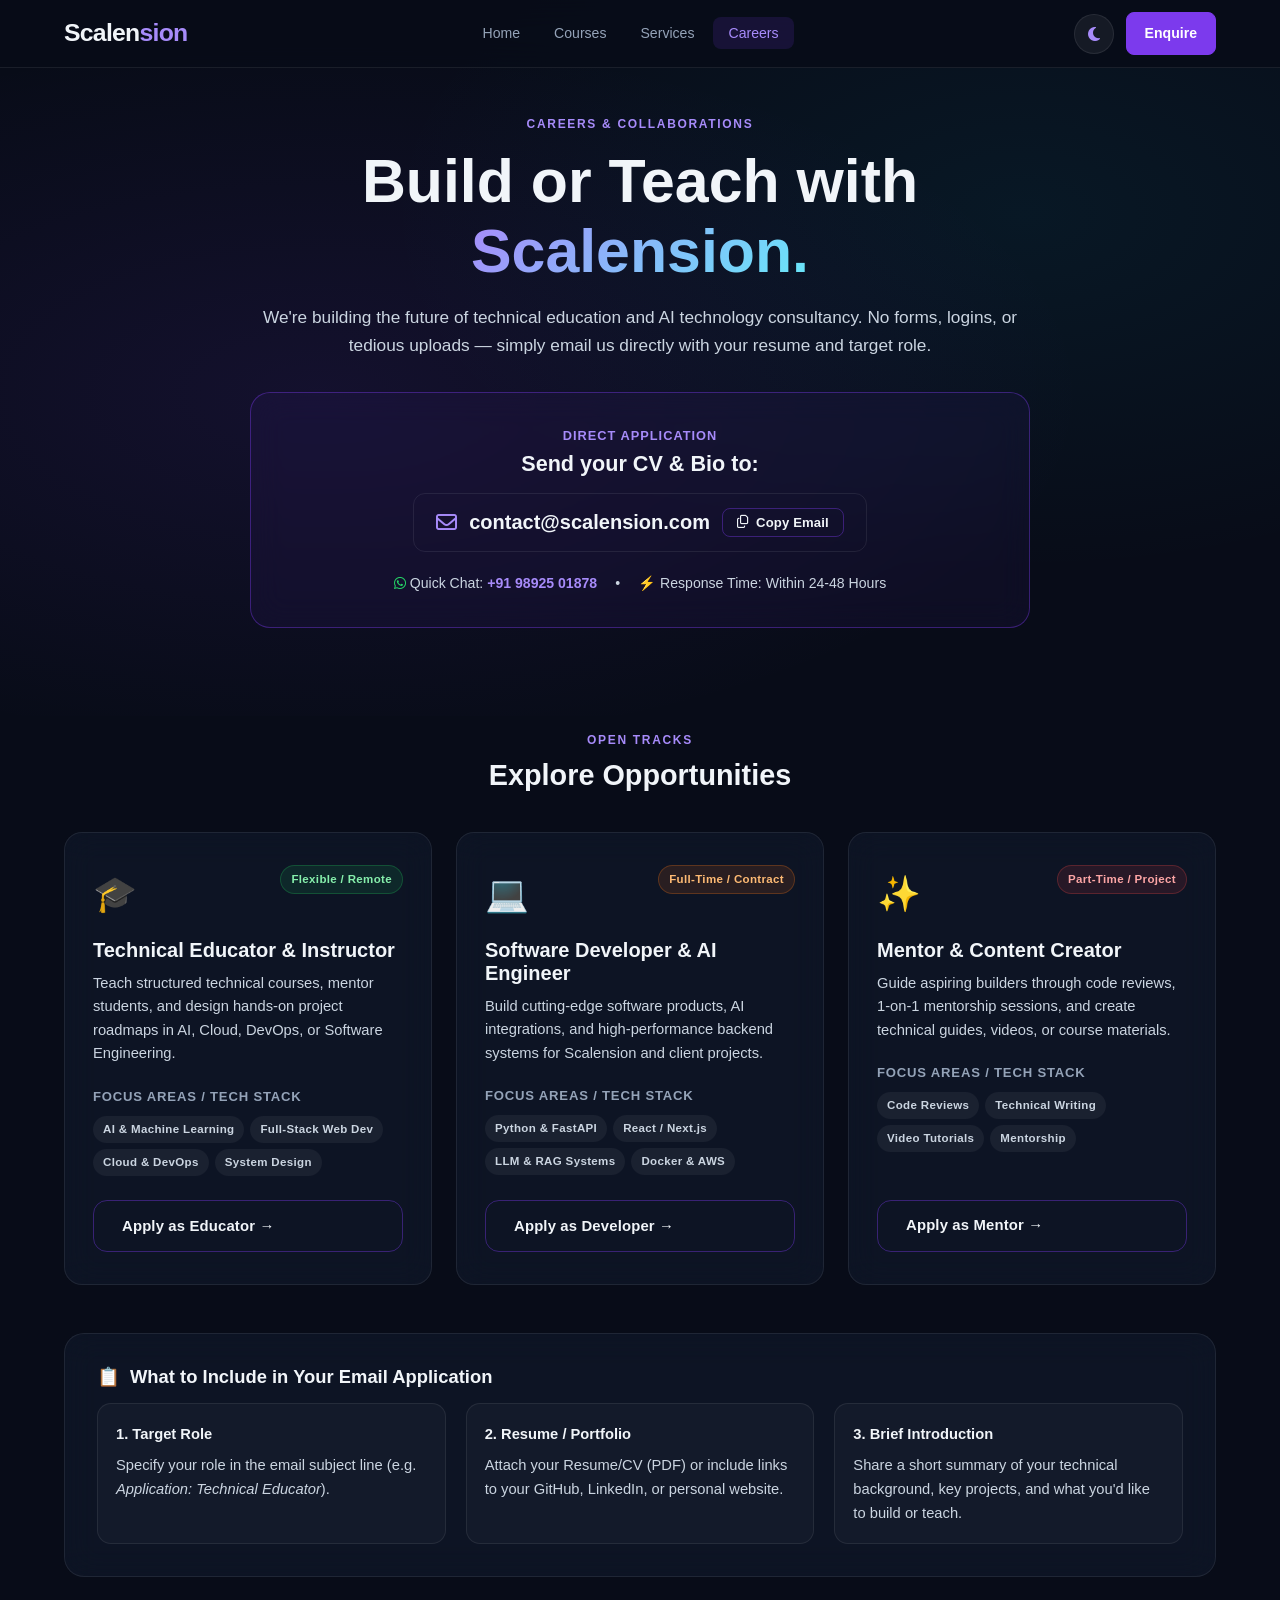
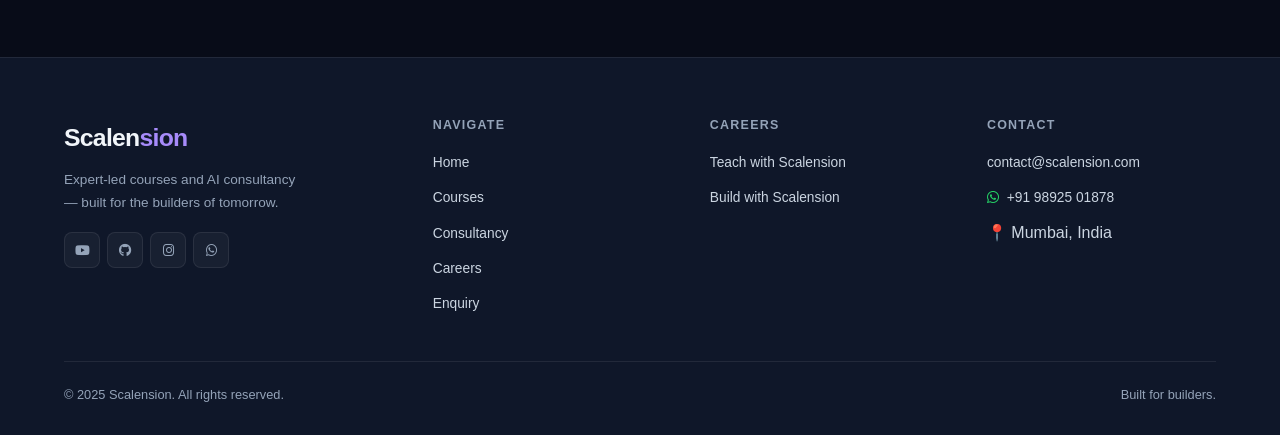
==== commit 3684a2dc: "Fixed header" ====
--- a/careers.html
+++ b/careers.html
@@ -26,54 +26,38 @@
   <!-- ═══════════════════════════════════════
        NAVBAR
   ═══════════════════════════════════════ -->
-  <nav class="navbar scrolled">
+  <nav class="navbar scrolled" aria-label="Primary navigation">
     <div class="container">
       <a href="index.html" class="logo">Scalen<span class="logo-accent">sion</span></a>
 
       <ul class="nav-links">
         <li><a href="index.html">Home</a></li>
         <li><a href="courses.html">Courses</a></li>
-        <li><a href="consultancy.html">Consultancy</a></li>
+        <li><a href="consultancy.html">Services</a></li>
         <li><a href="careers.html" class="active">Careers</a></li>
-        <li><a href="enquiry.html">Enquiry</a></li>
       </ul>
 
-      <div class="nav-social">
-        <a href="#" aria-label="LinkedIn"><i class="fa-brands fa-linkedin-in"></i></a>
-        <a href="https://www.youtube.com/channel/UCDNR9oUo0z2bHbTvsrr0TBA" target="_blank" rel="noopener noreferrer" aria-label="YouTube"><i class="fa-brands fa-youtube"></i></a>
-        <a href="https://github.com/scalension" target="_blank" rel="noopener noreferrer" aria-label="GitHub"><i class="fa-brands fa-github"></i></a>
-        <a href="https://www.instagram.com/scalension_com?igsh=MTJ3d3ZqYjRnbWk2NQ" target="_blank" rel="noopener noreferrer" aria-label="Instagram"><i class="fa-brands fa-instagram"></i></a>
-      <a href="https://whatsapp.com/channel/0029Vb8EhJBGzzKJCfin2q10" target="_blank" rel="noopener noreferrer" aria-label="WhatsApp Channel"><i class="fa-brands fa-whatsapp"></i></a>
+      <div class="nav-actions">
         <button type="button" class="theme-toggle-btn" aria-label="Toggle light/dark theme" title="Toggle theme">
           <i class="fa-solid fa-moon icon-moon"></i>
           <i class="fa-solid fa-sun icon-sun"></i>
         </button>
-      </div>
-
-      <button class="menu-toggle" aria-label="Open menu">&#9776;</button>
+        <a href="enquiry.html" class="nav-cta">Enquire</a>
+      </div>
+
+      <button class="menu-toggle" aria-label="Open menu" aria-expanded="false" aria-controls="mobile-navigation">&#9776;</button>
     </div>
   </nav>
 
   <!-- Mobile Drawer -->
   <div class="mobile-overlay"></div>
-  <nav class="mobile-nav">
-    <button class="mobile-nav-close">&#10005;</button>
+  <nav class="mobile-nav" id="mobile-navigation" aria-label="Mobile navigation">
+    <button class="mobile-nav-close" aria-label="Close menu">&#10005;</button>
     <a href="index.html">Home</a>
     <a href="courses.html">Courses</a>
-    <a href="consultancy.html">Consultancy</a>
+    <a href="consultancy.html">Services</a>
     <a href="careers.html">Careers</a>
-    <a href="enquiry.html">Enquiry</a>
-    <div class="mobile-social">
-      <a href="#"><i class="fa-brands fa-linkedin-in"></i></a>
-      <a href="https://www.youtube.com/channel/UCDNR9oUo0z2bHbTvsrr0TBA" target="_blank" rel="noopener noreferrer" aria-label="YouTube"><i class="fa-brands fa-youtube"></i></a>
-      <a href="https://github.com/scalension" target="_blank" rel="noopener noreferrer" aria-label="GitHub"><i class="fa-brands fa-github"></i></a>
-      <a href="https://www.instagram.com/scalension_com?igsh=MTJ3d3ZqYjRnbWk2NQ" target="_blank" rel="noopener noreferrer" aria-label="Instagram"><i class="fa-brands fa-instagram"></i></a>
-      <a href="https://whatsapp.com/channel/0029Vb8EhJBGzzKJCfin2q10" target="_blank" rel="noopener noreferrer" aria-label="WhatsApp Channel"><i class="fa-brands fa-whatsapp"></i></a>
-      <button type="button" class="theme-toggle-btn" aria-label="Toggle light/dark theme" title="Toggle theme">
-        <i class="fa-solid fa-moon icon-moon"></i>
-        <i class="fa-solid fa-sun icon-sun"></i>
-      </button>
-    </div>
+    <a href="enquiry.html" class="mobile-nav-cta">Enquire</a>
   </nav>
 
   <!-- ═══════════════════════════════════════
@@ -247,7 +231,6 @@
           <a href="index.html" class="logo">Scalen<span class="logo-accent">sion</span></a>
           <p class="footer-tagline">Expert-led courses and AI consultancy — built for the builders of tomorrow.</p>
           <div class="footer-social">
-            <a href="#" aria-label="LinkedIn"><i class="fa-brands fa-linkedin-in"></i></a>
             <a href="https://www.youtube.com/channel/UCDNR9oUo0z2bHbTvsrr0TBA" target="_blank" rel="noopener noreferrer" aria-label="YouTube"><i class="fa-brands fa-youtube"></i></a>
             <a href="https://github.com/scalension" target="_blank" rel="noopener noreferrer" aria-label="GitHub"><i class="fa-brands fa-github"></i></a>
             <a href="https://www.instagram.com/scalension_com?igsh=MTJ3d3ZqYjRnbWk2NQ" target="_blank" rel="noopener noreferrer" aria-label="Instagram"><i class="fa-brands fa-instagram"></i></a>
--- a/css/styles.css
+++ b/css/styles.css
@@ -388,6 +388,8 @@
   --card-bg:           rgba(15,23,41,0.6);
   --input-bg:          rgba(15,23,41,0.7);
   --nav-bg-scrolled:   rgba(8,12,24,0.92);
+  --nav-link-hover:    rgba(255,255,255,0.06);
+  --nav-link-active:   rgba(124,58,237,0.14);
   --teaser-bg:         rgba(124,58,237,0.04);
   --mobile-nav-bg:     rgba(15,23,41,0.98);
 
@@ -431,12 +433,46 @@
   --shadow-primary:    0 10px 25px rgba(109, 40, 217, 0.15);
   --glow-primary:      0 0 20px rgba(109, 40, 217, 0.12);
 
-  --glass-bg:          rgba(255, 255, 255, 0.85);
+  --glass-bg:          rgba(255, 255, 255, 0.9);
   --card-bg:           #FFFFFF;
   --input-bg:          #F8FAFC;
-  --nav-bg-scrolled:   rgba(255, 255, 255, 0.92);
+  --nav-bg-scrolled:   rgba(255, 255, 255, 0.94);
+  --nav-link-hover:    rgba(15,23,42,0.06);
+  --nav-link-active:   rgba(109,40,217,0.09);
   --teaser-bg:         rgba(109,40,217,0.05);
   --mobile-nav-bg:     rgba(255,255,255,0.98);
+}
+
+[data-theme="light"] .grid-bg {
+  background-image:
+    linear-gradient(rgba(15,23,42,0.04) 1px, transparent 1px),
+    linear-gradient(90deg, rgba(15,23,42,0.04) 1px, transparent 1px);
+}
+
+[data-theme="light"] .hero-bg {
+  background:
+    radial-gradient(ellipse 80% 65% at 50% -10%, rgba(109,40,217,0.08), transparent),
+    radial-gradient(ellipse 55% 50% at 85% 85%, rgba(8,145,178,0.06), transparent);
+}
+
+[data-theme="light"] .hero-orb-1 {
+  background: rgba(109,40,217,0.08);
+}
+[data-theme="light"] .hero-orb-2 {
+  background: rgba(8,145,178,0.06);
+}
+
+[data-theme="light"] .card-glow {
+  background: rgba(8, 145, 178, 0.12);
+}
+[data-theme="light"] .card-glow.purple {
+  background: rgba(109, 40, 217, 0.12);
+}
+
+.section-alt {
+  background: var(--teaser-bg);
+  border-top: 1px solid var(--border);
+  border-bottom: 1px solid var(--border);
 }
 
 /* ============================================
@@ -643,15 +679,15 @@
   position: fixed;
   top: 0; left: 0; right: 0;
   z-index: 1000;
-  padding: 18px 0;
-  transition: var(--transition);
-}
-
-.navbar.scrolled {
+  padding: 12px 0;
   background: var(--nav-bg-scrolled);
   backdrop-filter: blur(20px);
   -webkit-backdrop-filter: blur(20px);
   border-bottom: 1px solid var(--border);
+  transition: var(--transition);
+}
+
+.navbar.scrolled {
   padding: 12px 0;
 }
 
@@ -676,36 +712,51 @@
   color: var(--text-muted);
   transition: var(--transition);
 }
-.nav-links a:hover { color: var(--text-primary); background: rgba(255,255,255,0.05); }
+.nav-links a:hover { color: var(--text-primary); background: var(--nav-link-hover); }
 .nav-links a.active {
   color: var(--color-primary-lt);
-  background: rgba(124,58,237,0.1);
-}
-
-.nav-social {
-  display: flex;
-  align-items: center;
-  gap: 6px;
-}
-
-.nav-social a {
-  width: 34px; height: 34px;
-  display: flex; align-items: center; justify-content: center;
+  background: var(--nav-link-active);
+}
+
+.nav-actions {
+  display: flex;
+  align-items: center;
+  gap: 12px;
+}
+
+.nav-cta {
+  display: inline-flex;
+  align-items: center;
+  justify-content: center;
+  min-height: 40px;
+  padding: 9px 18px;
   border-radius: var(--radius-sm);
-  background: rgba(255,255,255,0.04);
-  border: 1px solid var(--border);
+  border: 1px solid var(--color-primary);
+  background: var(--color-primary);
+  color: #fff;
+  font-size: 0.88rem;
+  font-weight: 600;
+  white-space: nowrap;
   transition: var(--transition);
-  font-size: 0.82rem;
-  color: var(--text-muted);
-}
-.nav-social a:hover {
-  background: rgba(124,58,237,0.12);
-  border-color: var(--border-primary);
-  color: var(--color-primary-lt);
+}
+.nav-cta:hover {
+  color: #fff;
+  filter: brightness(1.1);
+  transform: translateY(-1px);
+}
+
+.nav-actions .theme-toggle-btn {
+  width: 40px;
+  height: 40px;
+  margin-left: 0;
 }
 
 .menu-toggle {
   display: none;
+  align-items: center;
+  justify-content: center;
+  width: 40px;
+  height: 40px;
   background: none;
   border: 1px solid var(--border);
   color: var(--text-primary);
@@ -713,6 +764,7 @@
   border-radius: var(--radius-sm);
   cursor: pointer;
   font-size: 1rem;
+  padding: 0;
 }
 
 /* Mobile Drawer */
@@ -727,10 +779,15 @@
   z-index: 2000;
   padding: 72px 24px 40px;
   gap: 4px;
-  transition: right 0.4s cubic-bezier(0.4,0,0.2,1);
+  visibility: hidden;
+  transition: right 0.4s cubic-bezier(0.4,0,0.2,1), visibility 0s linear 0.4s;
   overflow-y: auto;
 }
-.mobile-nav.open { right: 0; }
+.mobile-nav.open {
+  right: 0;
+  visibility: visible;
+  transition-delay: 0s;
+}
 
 .mobile-nav a {
   display: block;
@@ -741,8 +798,22 @@
   color: var(--text-secondary);
   border-bottom: 1px solid var(--border);
 }
-.mobile-nav a:hover { color: var(--text-primary); background: rgba(124,58,237,0.08); }
+.mobile-nav a:hover { color: var(--text-primary); background: var(--nav-link-hover); }
 .mobile-nav a.active { color: var(--color-primary-lt); }
+
+.mobile-nav .mobile-nav-cta {
+  margin-top: 12px;
+  border: 1px solid var(--color-primary);
+  background: var(--color-primary);
+  color: #fff;
+  text-align: center;
+  font-weight: 600;
+}
+.mobile-nav .mobile-nav-cta:hover,
+.mobile-nav .mobile-nav-cta.active {
+  color: #fff;
+  filter: brightness(1.1);
+}
 
 .mobile-social {
   display: flex;
@@ -779,10 +850,26 @@
   background: rgba(0,0,0,0.65);
   z-index: 1999;
   opacity: 0;
+  visibility: hidden;
   pointer-events: none;
-  transition: opacity 0.4s ease;
-}
-.mobile-overlay.open { opacity: 1; pointer-events: all; }
+  transition: opacity 0.4s ease, visibility 0s linear 0.4s;
+}
+.mobile-overlay.open {
+  opacity: 1;
+  visibility: visible;
+  pointer-events: all;
+  transition-delay: 0s;
+}
+
+.nav-cta:focus-visible,
+.nav-links a:focus-visible,
+.menu-toggle:focus-visible,
+.theme-toggle-btn:focus-visible,
+.mobile-nav a:focus-visible,
+.mobile-nav-close:focus-visible {
+  outline: 2px solid var(--color-accent-lt);
+  outline-offset: 3px;
+}
 
 /* ============================================
    HOME — Hero
@@ -879,6 +966,442 @@
 }
 
 .hero-cta { display:flex; gap:14px; flex-wrap:wrap; }
+
+/* ═══════════════════════════════════════════════════
+   HERO BANNERS — Sleek Dual Banners (Consultancy FIRST, Academy SECOND)
+═══════════════════════════════════════════════════ */
+.relative-z {
+  position: relative;
+  z-index: 3;
+  width: 100%;
+}
+
+.hero-slider-container {
+  min-height: 100vh;
+  padding: 100px 0 60px;
+  display: flex;
+  align-items: center;
+  overflow: hidden;
+}
+
+/* ═══════════════════════════════════════
+   FULL-WIDTH HERO SLIDES
+═══════════════════════════════════════ */
+.hero-slides-wrapper {
+  display: grid;
+  grid-template-columns: 1fr;
+  grid-template-rows: 1fr;
+  width: 100%;
+}
+
+.hero-slide {
+  grid-area: 1 / 1 / 2 / 2;
+  width: 100%;
+  opacity: 0;
+  visibility: hidden;
+  pointer-events: none;
+  transition: opacity 0.8s cubic-bezier(0.4, 0, 0.2, 1),
+              visibility 0.8s ease;
+}
+
+.hero-slide.active {
+  opacity: 1;
+  visibility: visible;
+  pointer-events: all;
+  z-index: 2;
+}
+
+.hero-slide-fw {
+  text-align: center;
+  display: flex;
+  flex-direction: column;
+  align-items: center;
+  justify-content: center;
+}
+
+/* Kicker badge */
+.hero-kicker-badge {
+  display: inline-flex;
+  align-items: center;
+  gap: 10px;
+  padding: 7px 20px;
+  border-radius: 100px;
+  font-size: 0.8rem;
+  font-weight: 600;
+  letter-spacing: 0.04em;
+  margin-bottom: 28px;
+  text-transform: uppercase;
+}
+
+.hero-kicker-badge.badge-cyan {
+  background: rgba(6, 182, 212, 0.1);
+  border: 1px solid var(--border-accent);
+  color: var(--color-accent-lt);
+}
+
+.hero-kicker-badge.badge-purple {
+  background: rgba(124, 58, 237, 0.1);
+  border: 1px solid var(--border-primary);
+  color: var(--color-primary-lt);
+}
+
+/* Pulsing dot */
+.badge-pulse {
+  width: 8px;
+  height: 8px;
+  border-radius: 50%;
+  position: relative;
+  flex-shrink: 0;
+}
+
+.badge-pulse.cyan {
+  background: var(--color-accent-lt);
+  box-shadow: 0 0 10px var(--color-accent-lt);
+  animation: pulse-glow 2s infinite;
+}
+
+.badge-pulse.purple {
+  background: var(--color-primary-lt);
+  box-shadow: 0 0 10px var(--color-primary-lt);
+  animation: pulse-glow 2s infinite;
+}
+
+@keyframes pulse-glow {
+  0%, 100% { opacity: 1; transform: scale(1); }
+  50% { opacity: 0.5; transform: scale(1.5); }
+}
+
+/* Title */
+.hero-title-fw {
+  font-size: clamp(2.6rem, 6vw, 4.5rem);
+  font-weight: 800;
+  line-height: 1.05;
+  margin-bottom: 20px;
+  max-width: 800px;
+}
+
+/* Active slide content stagger animation */
+.hero-slide.active .hero-kicker-badge {
+  animation: slideUpFade 0.7s ease forwards;
+}
+.hero-slide.active .hero-title-fw {
+  animation: slideUpFade 0.7s 0.1s ease forwards;
+}
+.hero-slide.active .hero-subtitle-fw {
+  animation: slideUpFade 0.7s 0.2s ease forwards;
+}
+.hero-slide.active .hero-pills {
+  animation: slideUpFade 0.7s 0.3s ease forwards;
+}
+.hero-slide.active .hero-cta-row {
+  animation: slideUpFade 0.7s 0.4s ease forwards;
+}
+
+@keyframes slideUpFade {
+  from {
+    opacity: 0;
+    transform: translateY(24px);
+  }
+  to {
+    opacity: 1;
+    transform: translateY(0);
+  }
+}
+
+/* Subtitle */
+.hero-subtitle-fw {
+  font-size: clamp(1rem, 1.5vw, 1.15rem);
+  color: var(--text-muted);
+  max-width: 600px;
+  line-height: 1.7;
+  margin-bottom: 32px;
+}
+
+/* Service / Feature pills */
+.hero-pills {
+  display: flex;
+  gap: 10px;
+  flex-wrap: wrap;
+  justify-content: center;
+  margin-bottom: 36px;
+}
+
+.hero-pill {
+  font-size: 0.82rem;
+  font-weight: 500;
+  color: var(--text-secondary);
+  background: var(--bg-elevated);
+  border: 1px solid var(--border);
+  padding: 8px 18px;
+  border-radius: 100px;
+  display: inline-flex;
+  align-items: center;
+  gap: 8px;
+  transition: var(--transition);
+  cursor: default;
+}
+
+.hero-pill i {
+  font-size: 0.85rem;
+  color: var(--color-accent-lt);
+}
+
+#slide-education .hero-pill i {
+  color: var(--color-primary-lt);
+}
+
+.hero-pill:hover {
+  border-color: var(--border-accent);
+  transform: translateY(-3px);
+  box-shadow: 0 6px 20px rgba(6, 182, 212, 0.1);
+}
+
+#slide-education .hero-pill:hover {
+  border-color: var(--border-primary);
+  box-shadow: 0 6px 20px rgba(124, 58, 237, 0.1);
+}
+
+/* CTA Row */
+.hero-cta-row {
+  display: flex;
+  gap: 16px;
+  flex-wrap: wrap;
+  justify-content: center;
+}
+
+/* Glow effect on primary CTA button */
+.btn-glow {
+  position: relative;
+  overflow: hidden;
+}
+
+.btn-glow::after {
+  content: '';
+  position: absolute;
+  inset: -2px;
+  border-radius: inherit;
+  background: var(--gradient-brand);
+  opacity: 0;
+  z-index: -1;
+  filter: blur(12px);
+  transition: opacity 0.4s ease;
+}
+
+.btn-glow:hover::after {
+  opacity: 0.6;
+}
+
+/* ═══════════════════════════════════════
+   FLOATING PARTICLES
+═══════════════════════════════════════ */
+.hero-particles {
+  position: absolute;
+  inset: 0;
+  overflow: hidden;
+  z-index: 1;
+  pointer-events: none;
+}
+
+.particle {
+  position: absolute;
+  border-radius: 50%;
+  opacity: 0;
+  animation: floatParticle linear infinite;
+}
+
+.p1 {
+  width: 6px; height: 6px;
+  background: var(--color-accent-lt);
+  top: 18%; left: 8%;
+  animation-duration: 18s;
+  animation-delay: 0s;
+  opacity: 0.3;
+}
+.p2 {
+  width: 4px; height: 4px;
+  background: var(--color-primary-lt);
+  top: 72%; left: 85%;
+  animation-duration: 22s;
+  animation-delay: 3s;
+  opacity: 0.25;
+}
+.p3 {
+  width: 8px; height: 8px;
+  background: var(--color-accent-lt);
+  top: 45%; left: 92%;
+  animation-duration: 20s;
+  animation-delay: 5s;
+  opacity: 0.2;
+}
+.p4 {
+  width: 5px; height: 5px;
+  background: var(--color-primary-lt);
+  top: 65%; left: 12%;
+  animation-duration: 24s;
+  animation-delay: 2s;
+  opacity: 0.3;
+}
+.p5 {
+  width: 3px; height: 3px;
+  background: var(--color-accent-lt);
+  top: 30%; left: 70%;
+  animation-duration: 16s;
+  animation-delay: 7s;
+  opacity: 0.2;
+}
+.p6 {
+  width: 7px; height: 7px;
+  background: var(--color-primary-lt);
+  top: 85%; left: 50%;
+  animation-duration: 19s;
+  animation-delay: 1s;
+  opacity: 0.15;
+}
+
+@keyframes floatParticle {
+  0% {
+    transform: translate(0, 0) scale(1);
+    opacity: 0;
+  }
+  10% {
+    opacity: 0.3;
+  }
+  50% {
+    transform: translate(-40px, -80px) scale(1.3);
+    opacity: 0.15;
+  }
+  90% {
+    opacity: 0.3;
+  }
+  100% {
+    transform: translate(30px, -160px) scale(0.8);
+    opacity: 0;
+  }
+}
+
+/* ═══════════════════════════════════════
+   PROGRESS BAR NAVIGATION
+═══════════════════════════════════════ */
+.hero-nav-bar {
+  display: flex;
+  align-items: center;
+  justify-content: center;
+  gap: 20px;
+  margin-top: 48px;
+}
+
+.hero-nav-arrow {
+  width: 42px;
+  height: 42px;
+  border-radius: 50%;
+  background: var(--card-bg);
+  backdrop-filter: blur(10px);
+  border: 1px solid var(--border);
+  color: var(--text-primary);
+  cursor: pointer;
+  transition: var(--transition);
+  display: flex;
+  align-items: center;
+  justify-content: center;
+  font-size: 0.85rem;
+}
+
+.hero-nav-arrow:hover {
+  background: var(--gradient-brand);
+  border-color: transparent;
+  color: #ffffff;
+  transform: scale(1.1);
+  box-shadow: var(--shadow-primary);
+}
+
+.hero-progress-track {
+  display: flex;
+  gap: 8px;
+  align-items: center;
+}
+
+.hero-progress-segment {
+  width: 60px;
+  height: 4px;
+  border-radius: 100px;
+  background: var(--border);
+  overflow: hidden;
+  cursor: pointer;
+  transition: width 0.3s ease;
+  position: relative;
+}
+
+.hero-progress-segment:hover {
+  background: rgba(124, 58, 237, 0.2);
+}
+
+.hero-progress-segment.active {
+  width: 100px;
+}
+
+.progress-fill {
+  position: absolute;
+  left: 0;
+  top: 0;
+  height: 100%;
+  width: 0%;
+  border-radius: 100px;
+  background: var(--gradient-brand);
+  transition: none;
+}
+
+.hero-progress-segment.active .progress-fill {
+  animation: progressSweep 6s linear forwards;
+}
+
+@keyframes progressSweep {
+  from { width: 0%; }
+  to { width: 100%; }
+}
+
+/* ═══════════════════════════════════════
+   RESPONSIVE
+═══════════════════════════════════════ */
+@media (max-width: 992px) {
+  .hero-slider-container {
+    padding: 100px 0 50px;
+    min-height: auto;
+  }
+
+  .hero-title-fw {
+    font-size: clamp(2rem, 5vw, 3rem);
+  }
+
+  .hero-pills {
+    gap: 8px;
+  }
+
+  .hero-pill {
+    font-size: 0.76rem;
+    padding: 6px 14px;
+  }
+}
+
+@media (max-width: 640px) {
+  .hero-slider-container {
+    padding: 90px 0 40px;
+  }
+
+  .hero-cta-row {
+    flex-direction: column;
+    align-items: center;
+  }
+
+  .hero-cta-row .btn {
+    width: 100%;
+    max-width: 280px;
+    justify-content: center;
+  }
+
+  .hero-progress-segment { width: 40px; }
+  .hero-progress-segment.active { width: 70px; }
+}
+
 
 /* ============================================
    HOME — Stats Bar
@@ -1097,25 +1620,337 @@
 .author-role { font-size: 0.76rem; color: var(--text-muted); }
 
 /* ============================================
-   PAGE HERO (inner pages)
+   COURSES HERO — Immersive Banner
    ============================================ */
-.page-hero {
-  padding: 148px 0 80px;
-  text-align: center;
+.courses-hero {
+  min-height: 100vh;
+  display: flex;
+  flex-direction: column;
+  align-items: center;
+  justify-content: center;
   position: relative;
   overflow: hidden;
-}
-.page-hero-bg {
-  position: absolute; inset: 0;
-  background: radial-gradient(ellipse 65% 60% at 50% 0%, rgba(124,58,237,0.2), transparent);
-}
-.page-hero-content { position:relative; z-index:1; }
-.page-hero h1 { font-size: clamp(2rem,4vw,3rem); margin-bottom: 14px; }
-.page-hero p {
-  max-width: 520px;
+  padding: 140px 0 80px;
+  background: var(--bg-primary);
+}
+
+/* ── Animated dot-grid ── */
+.ch-grid {
+  position: absolute;
+  inset: 0;
+  background-image:
+    radial-gradient(circle, rgba(167,139,250,0.18) 1px, transparent 1px);
+  background-size: 36px 36px;
+  animation: chGridDrift 20s linear infinite;
+}
+@keyframes chGridDrift {
+  0%   { background-position: 0 0; }
+  100% { background-position: 72px 72px; }
+}
+
+/* ── Glow orbs ── */
+.ch-orb {
+  position: absolute;
+  border-radius: 50%;
+  filter: blur(90px);
+  pointer-events: none;
+}
+.ch-orb-1 {
+  width: 600px; height: 600px;
+  top: -160px; left: -140px;
+  background: radial-gradient(circle, rgba(124,58,237,0.3), transparent 70%);
+  animation: chOrbPulse 8s ease-in-out infinite alternate;
+}
+.ch-orb-2 {
+  width: 500px; height: 500px;
+  bottom: -100px; right: -100px;
+  background: radial-gradient(circle, rgba(6,182,212,0.25), transparent 70%);
+  animation: chOrbPulse 10s ease-in-out infinite alternate-reverse;
+}
+.ch-orb-3 {
+  width: 350px; height: 350px;
+  top: 40%; left: 55%;
+  background: radial-gradient(circle, rgba(167,139,250,0.15), transparent 70%);
+  animation: chOrbPulse 6s ease-in-out infinite alternate;
+}
+@keyframes chOrbPulse {
+  0%   { transform: scale(1) translate(0, 0); opacity: 0.7; }
+  100% { transform: scale(1.25) translate(30px, 20px); opacity: 1; }
+}
+
+/* ── Floating tech badges ── */
+.ch-badge {
+  position: absolute;
+  display: flex;
+  align-items: center;
+  gap: 8px;
+  padding: 10px 18px;
+  border-radius: 50px;
+  font-size: 0.82rem;
+  font-weight: 700;
+  letter-spacing: 0.04em;
+  backdrop-filter: blur(14px);
+  -webkit-backdrop-filter: blur(14px);
+  border: 1px solid rgba(167,139,250,0.3);
+  background: rgba(124,58,237,0.12);
+  color: var(--color-primary-lt);
+  pointer-events: none;
+  z-index: 1;
+  white-space: nowrap;
+}
+[data-theme="light"] .ch-badge {
+  background: rgba(109,40,217,0.08);
+  border-color: rgba(109,40,217,0.2);
+  color: var(--color-primary-lt);
+}
+
+.ch-badge i { font-size: 1rem; }
+
+.ch-badge-1 { top: 18%; left: 6%; animation: chFloat 7s ease-in-out infinite; }
+.ch-badge-2 { top: 28%; right: 8%; animation: chFloat 9s ease-in-out infinite 1s; }
+.ch-badge-3 { bottom: 30%; left: 4%; animation: chFloat 8s ease-in-out infinite 2s; }
+.ch-badge-4 { bottom: 22%; right: 6%; animation: chFloat 6s ease-in-out infinite 0.5s; }
+.ch-badge-5 { top: 60%; left: 12%; animation: chFloat 10s ease-in-out infinite 1.5s; }
+
+@keyframes chFloat {
+  0%, 100% { transform: translateY(0px) rotate(-1deg); }
+  50%       { transform: translateY(-14px) rotate(1deg); }
+}
+
+@media (max-width: 768px) {
+  .ch-badge-1 { display: none; }
+  .ch-badge-3 { display: none; }
+  .ch-badge-5 { display: none; }
+  .ch-badge-2 { top: 12%; right: 4%; }
+  .ch-badge-4 { bottom: 18%; right: 4%; }
+}
+
+/* ── Main content ── */
+.ch-content {
+  position: relative;
+  z-index: 2;
+  text-align: center;
+  max-width: 960px;
   margin: 0 auto;
+}
+
+/* Kicker */
+.ch-kicker {
+  display: inline-flex;
+  align-items: center;
+  gap: 10px;
+  font-size: 0.75rem;
+  font-weight: 700;
+  letter-spacing: 0.14em;
+  text-transform: uppercase;
+  color: var(--color-accent-lt);
+  margin-bottom: 28px;
+  padding: 8px 18px;
+  border-radius: 50px;
+  background: rgba(6,182,212,0.1);
+  border: 1px solid rgba(6,182,212,0.25);
+  animation: chFadeUp 0.8s ease both 0.1s;
+}
+.ch-kicker-dot {
+  width: 8px; height: 8px;
+  border-radius: 50%;
+  background: var(--color-accent-lt);
+  animation: chBlink 2s ease-in-out infinite;
+}
+@keyframes chBlink {
+  0%, 100% { opacity: 1; transform: scale(1); }
+  50%       { opacity: 0.4; transform: scale(0.7); }
+}
+
+/* Headline */
+.ch-title {
+  font-size: clamp(2.6rem, 6vw, 4.8rem);
+  font-weight: 900;
+  line-height: 1.08;
+  letter-spacing: -0.02em;
+  color: var(--text-primary);
+  margin-bottom: 24px;
+  animation: chFadeUp 0.8s ease both 0.2s;
+}
+.ch-title-gradient {
+  background: linear-gradient(135deg, #A78BFA 0%, #67E8F9 50%, #A78BFA 100%);
+  background-size: 200% auto;
+  -webkit-background-clip: text;
+  background-clip: text;
+  -webkit-text-fill-color: transparent;
+  animation: chGradientShift 4s linear infinite, chFadeUp 0.8s ease both 0.2s;
+}
+[data-theme="light"] .ch-title-gradient {
+  background: linear-gradient(135deg, #6D28D9 0%, #0891B2 50%, #6D28D9 100%);
+  background-size: 200% auto;
+  -webkit-background-clip: text;
+  background-clip: text;
+  -webkit-text-fill-color: transparent;
+  animation: chGradientShift 4s linear infinite;
+}
+@keyframes chGradientShift {
+  0%   { background-position: 0% center; }
+  100% { background-position: 200% center; }
+}
+
+/* Subtitle */
+.ch-sub {
+  font-size: clamp(1rem, 1.8vw, 1.15rem);
+  color: var(--text-muted);
+  line-height: 1.8;
+  max-width: 620px;
+  margin: 0 auto 40px;
+  animation: chFadeUp 0.8s ease both 0.35s;
+}
+
+/* CTA buttons */
+.ch-actions {
+  display: flex;
+  align-items: center;
+  justify-content: center;
+  gap: 16px;
+  flex-wrap: wrap;
+  margin-bottom: 56px;
+  animation: chFadeUp 0.8s ease both 0.5s;
+}
+
+.ch-btn-primary {
+  padding: 15px 32px;
   font-size: 1rem;
-  color: var(--text-muted);
+  font-weight: 700;
+  border-radius: 50px;
+  display: inline-flex;
+  align-items: center;
+  gap: 10px;
+  transition: var(--transition);
+}
+.ch-btn-primary:hover { transform: translateY(-3px) scale(1.03); }
+
+.ch-btn-secondary {
+  display: inline-flex;
+  align-items: center;
+  gap: 10px;
+  padding: 14px 30px;
+  font-size: 1rem;
+  font-weight: 700;
+  border-radius: 50px;
+  border: 1.5px solid rgba(167,139,250,0.45);
+  color: var(--color-primary-lt);
+  background: rgba(124,58,237,0.1);
+  backdrop-filter: blur(12px);
+  -webkit-backdrop-filter: blur(12px);
+  text-decoration: none;
+  transition: var(--transition);
+}
+.ch-btn-secondary:hover {
+  background: rgba(124,58,237,0.22);
+  border-color: var(--color-primary-lt);
+  transform: translateY(-3px) scale(1.03);
+  box-shadow: 0 0 24px rgba(124,58,237,0.3);
+  color: var(--color-primary-lt);
+}
+[data-theme="light"] .ch-btn-secondary {
+  border-color: rgba(109,40,217,0.35);
+  color: var(--color-primary-lt);
+  background: rgba(109,40,217,0.06);
+}
+[data-theme="light"] .ch-btn-secondary:hover {
+  background: rgba(109,40,217,0.14);
+  border-color: var(--color-primary-lt);
+  box-shadow: 0 0 20px rgba(109,40,217,0.18);
+}
+
+/* Feature highlights bar */
+.ch-stats {
+  display: grid;
+  grid-template-columns: repeat(4, 1fr);
+  align-items: center;
+  gap: 0;
+  width: 100%;
+  max-width: 940px;
+  margin: 0 auto;
+  padding: 16px 20px;
+  border-radius: var(--radius-xl);
+  background: var(--glass-bg);
+  backdrop-filter: blur(20px);
+  -webkit-backdrop-filter: blur(20px);
+  border: 1px solid var(--border);
+  box-shadow: 0 8px 32px rgba(0,0,0,0.25);
+  animation: chFadeUp 0.8s ease both 0.65s;
+}
+.ch-stat {
+  display: flex;
+  align-items: center;
+  justify-content: center;
+  gap: 12px;
+  padding: 8px 16px;
+  position: relative;
+}
+.ch-stat-divider {
+  display: none;
+}
+.ch-stat:not(:last-child)::after {
+  content: '';
+  position: absolute;
+  right: 0;
+  top: 15%;
+  height: 70%;
+  width: 1px;
+  background: var(--border);
+}
+.ch-stat-icon-wrap {
+  width: 38px;
+  height: 38px;
+  border-radius: 10px;
+  background: rgba(124,58,237,0.14);
+  border: 1px solid rgba(167,139,250,0.3);
+  display: flex;
+  align-items: center;
+  justify-content: center;
+  font-size: 1rem;
+  color: var(--color-primary-lt);
+  flex-shrink: 0;
+}
+[data-theme="light"] .ch-stat-icon-wrap {
+  background: rgba(109,40,217,0.08);
+  border-color: rgba(109,40,217,0.22);
+  color: var(--color-primary-lt);
+}
+.ch-stat-label {
+  font-size: 0.86rem;
+  font-weight: 700;
+  color: var(--text-primary);
+  white-space: nowrap;
+}
+
+@media (max-width: 920px) {
+  .ch-stats {
+    grid-template-columns: repeat(2, 1fr);
+    gap: 12px;
+    padding: 16px;
+  }
+  .ch-stat {
+    justify-content: flex-start;
+    padding: 12px 16px;
+    background: rgba(255,255,255,0.03);
+    border: 1px solid var(--border);
+    border-radius: var(--radius-md);
+  }
+  .ch-stat:not(:last-child)::after { display: none; }
+}
+
+@media (max-width: 520px) {
+  .ch-stats {
+    grid-template-columns: 1fr;
+    gap: 10px;
+  }
+}
+
+
+/* Entrance animation helper */
+@keyframes chFadeUp {
+  from { opacity: 0; transform: translateY(28px); }
+  to   { opacity: 1; transform: translateY(0); }
 }
 
 /* ============================================
@@ -1815,8 +2650,8 @@
 @media (max-width: 768px) {
   :root { --section-pad: 64px 0; }
 
-  .nav-links, .nav-social { display: none; }
-  .menu-toggle { display: block; }
+  .nav-links, .nav-actions .nav-cta { display: none; }
+  .menu-toggle { display: inline-flex; }
 
   .stats-grid { grid-template-columns: repeat(2,1fr); gap: 28px; }
 
